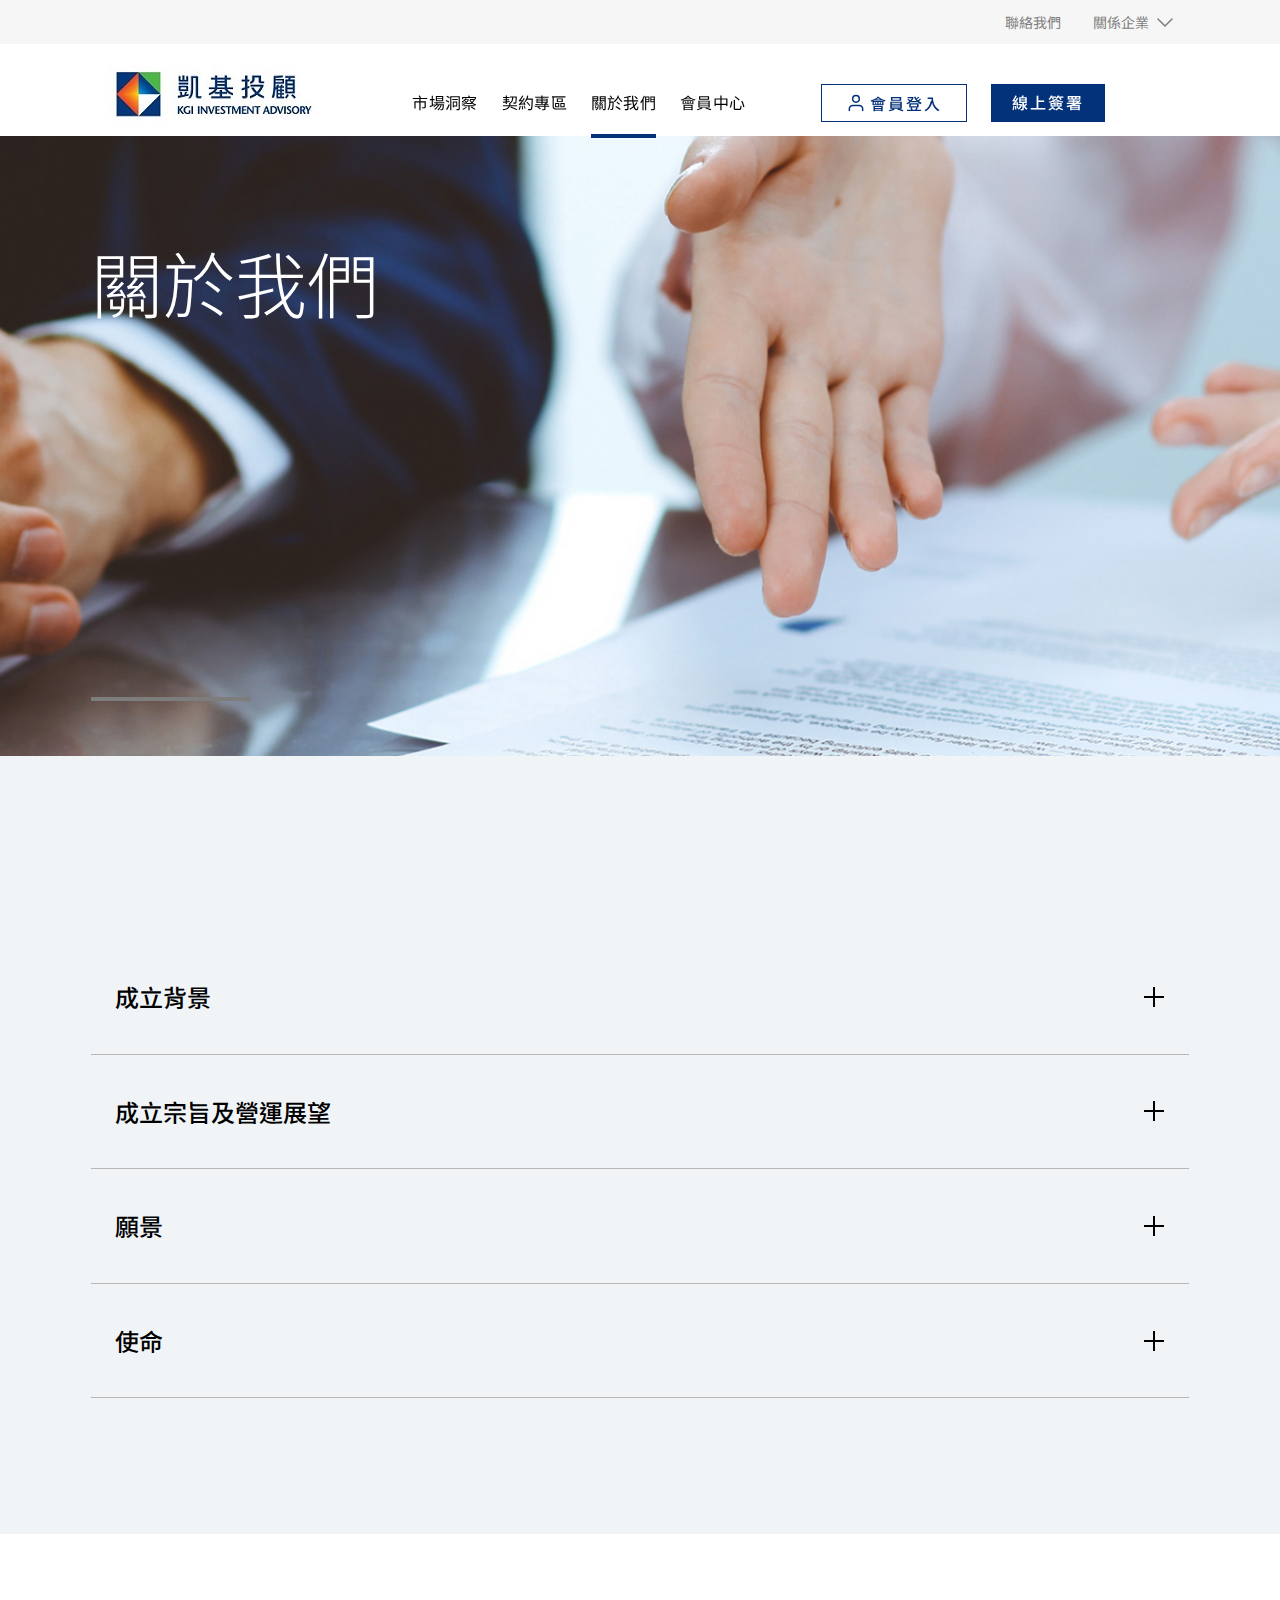
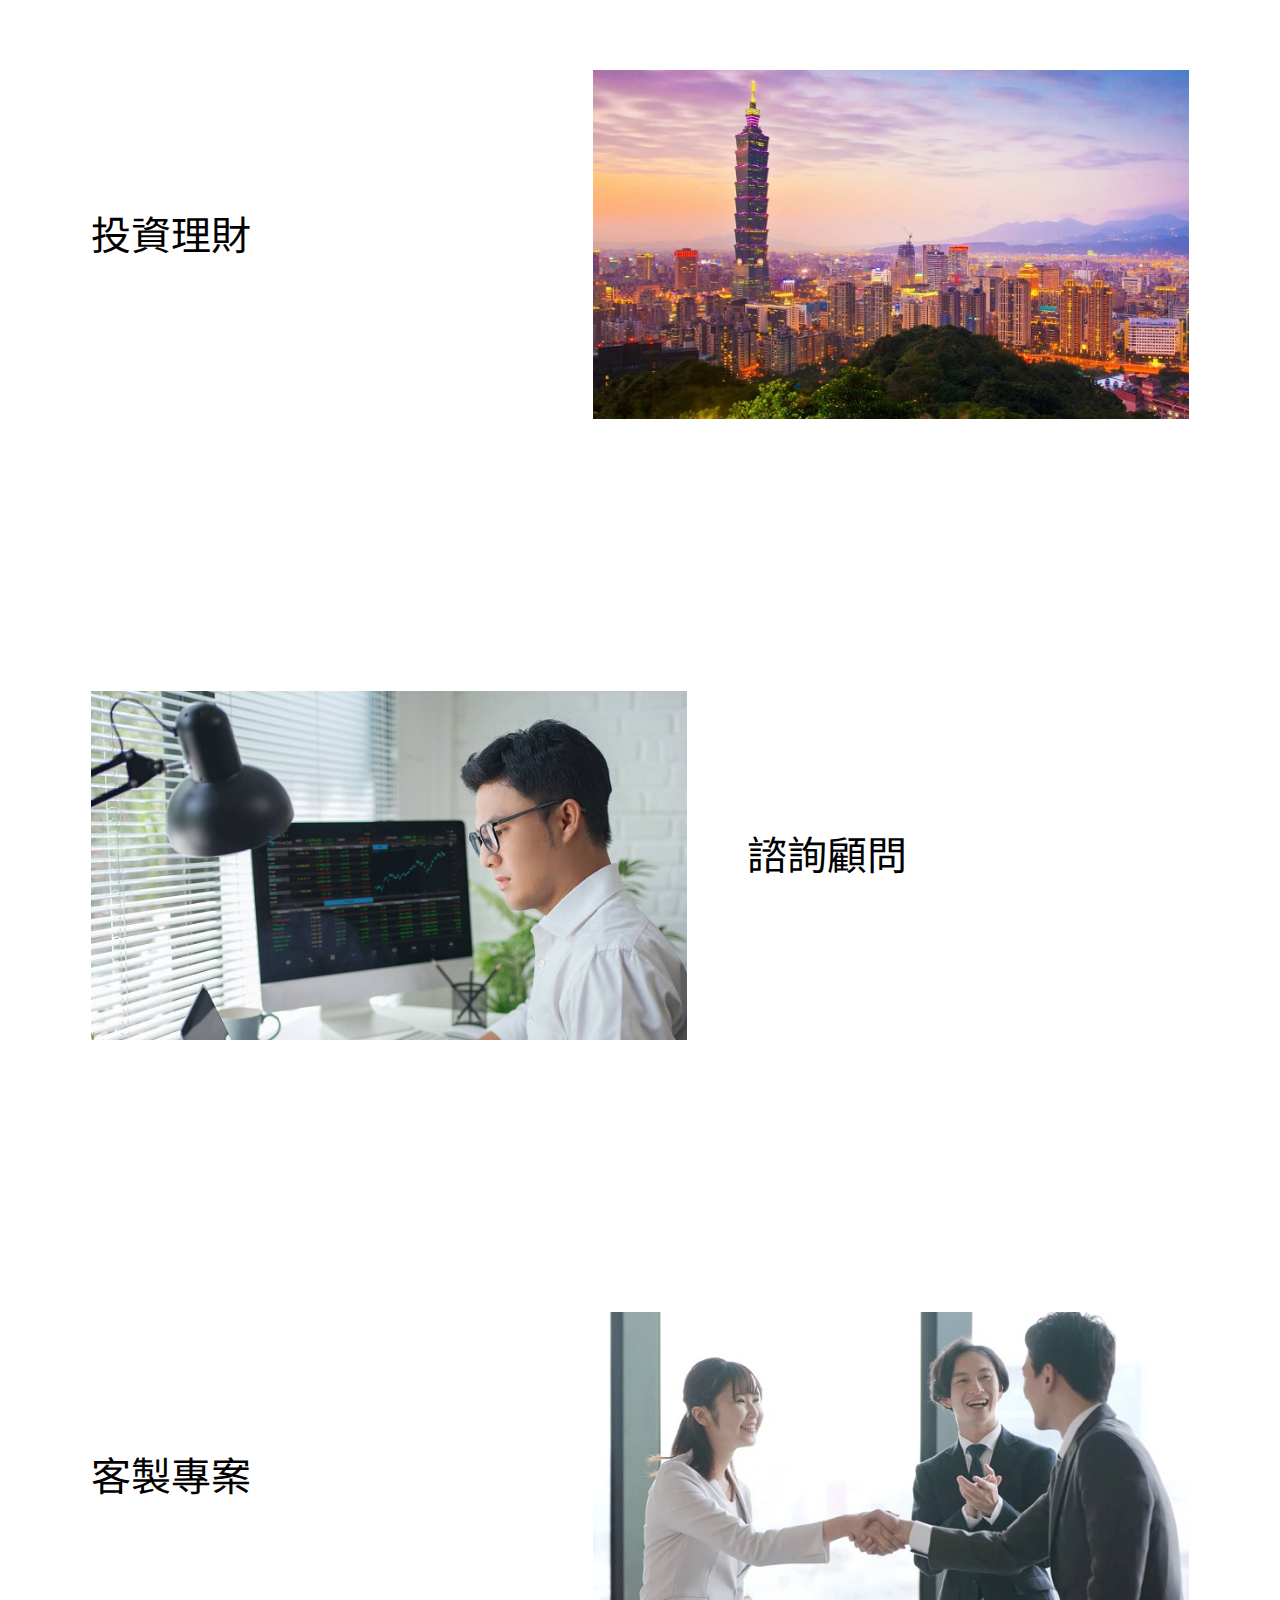
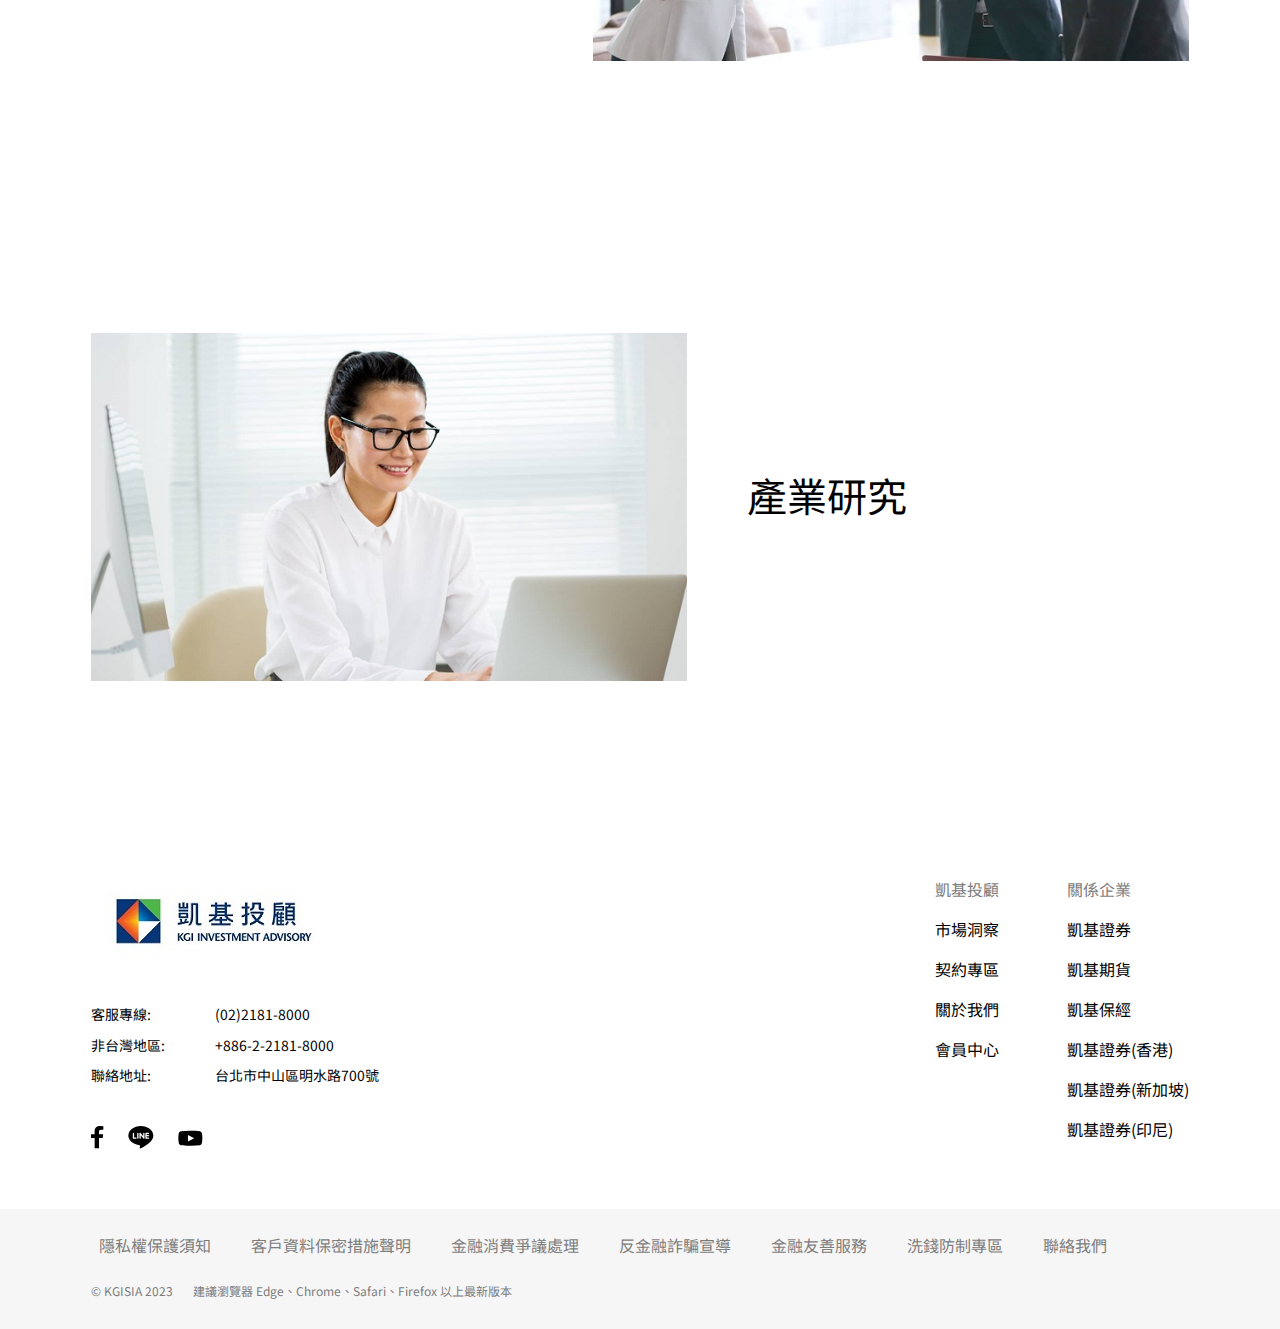
==== about-us.html @ d53cac76 "init" ====
<!DOCTYPE html>
<html class="zh-hant" lang="zh-Hant">
<head>
    <meta charset="utf-8">
    <meta content="width=device-width, initial-scale=1.0, maximum-scale=1.0, minimum-scale=1 ,user-scalable=no"
          name="viewport">
    <meta content="ie=edge" http-equiv="X-UA-Compatible">
    <meta content="#da532c" name="msapplication-TileColor">
    <meta content="#ffffff" name="theme-color">
    <link href="/media/assets/apple-touch-icon.png" rel="apple-touch-icon" sizes="180x180">
    <link href="/media/assets/favicon-32x32.png" rel="icon" sizes="32x32" type="image/png">
    <link href="/media/assets/favicon-16x16.png" rel="icon" sizes="16x16" type="image/png">
    <link href="/kgis/site.webmanifest" rel="manifest">

    <script type="text/javascript" src="/kgis/js/app/global.js?v=1"></script>
    <script type="text/javascript" src="/kgis/js/plugin/jquery-3.6.0.min.js?v=1"></script>
    <script type="text/javascript" src="/kgis/js/plugin/purify.min.js?v=1"></script>
    <script type="text/javascript" src="/themes/basic/combine.min.js?v=1"></script>

    <link type="text/css" rel="stylesheet" href="/kgis/css/style.css?v=1"/>
    <link type="text/css" rel="stylesheet" href="/kgis/css/kgis.css?v=1"/>
    <link type="text/css" rel="stylesheet" href="/kgis/css/component/customer-service.css?v=1"/>
    <link type="text/css" rel="stylesheet" href="/kgis/css/component/style-swiper-banner.css?v=1"/>
    <link type="text/css" rel="stylesheet" href="/kgis/css/component/style-stepper.css?v=1"/>


    <link crossorigin href="https://fonts.gstatic.com" rel="preconnect">
    <link href="https://fonts.googleapis.com/css2?family=Montserrat:wght@100;200;250;300;400;500;600&amp;family=Noto+Sans+TC:wght@300;400;500;700&amp;display=swap"
          rel="stylesheet" type="text/css">

    <script data-script-component-id='f7d471f838264dc0a0e98b72506f5253f67cb0f01bda440b87419bfa0457a09ef7d471f838264dc0a0e98b72506f5253'>if (typeof digitalData !== 'undefined') digitalData.component.push({
        componentID: 'f7d471f838264dc0a0e98b72506f5253f67cb0f01bda440b87419bfa0457a09ef7d471f838264dc0a0e98b72506f5253',
        componentName: 'HTML Metadata'
    });</script>

    <title>關於我們</title>
    <meta name="description"
          content="凱基投顧秉持集團「以客戶為中心」、「值得信賴」、「創業家精神」及「協同合作」的核心價值，用最好的服務品質回饋投資大眾。基於亞太區域客戶投資理財高度需求，我們在2011年11月取得顧問外國有價證券業務，並於同年12月申請核准顧問香港交易所交易之股票、指數股票型基金(ETF)及存託憑證(Despositary Receipts)；2015年6月核准顧問上海證券交易所及深圳交易所交易之股票、指數股票型基金及存託憑證；另於2016年7月核准顧問紐約交易所、那斯達克證券交易所及紐約泛歐全美交易所之股票、指數股票型基金及存託憑證。以審慎態度與香港及大陸當地券商密切合作，用嚴謹研究提供完善投資建議，成功贏得客戶長期信賴。"/>
    <meta property="og:title" content="關於我們"/>
    <meta property="og:description"
          content="凱基投顧秉持集團「以客戶為中心」、「值得信賴」、「創業家精神」及「協同合作」的核心價值，用最好的服務品質回饋投資大眾。基於亞太區域客戶投資理財高度需求，我們在2011年11月取得顧問外國有價證券業務，並於同年12月申請核准顧問香港交易所交易之股票、指數股票型基金(ETF)及存託憑證(Despositary Receipts)；2015年6月核准顧問上海證券交易所及深圳交易所交易之股票、指數股票型基金及存託憑證；另於2016年7月核准顧問紐約交易所、那斯達克證券交易所及紐約泛歐全美交易所之股票、指數股票型基金及存託憑證。以審慎態度與香港及大陸當地券商密切合作，用嚴謹研究提供完善投資建議，成功贏得客戶長期信賴。"/>
    <!--<meta property="og:url" content="https://www.kgisia.com.tw/about-us"/>-->
    <script data-script-component-id='f7d471f838264dc0a0e98b72506f5253f67cb0f01bda440b87419bfa0457a09ef7d471f838264dc0a0e98b72506f5253-end'>var compidscript = document.querySelector('[data-script-component-id="f7d471f838264dc0a0e98b72506f5253f67cb0f01bda440b87419bfa0457a09ef7d471f838264dc0a0e98b72506f5253"]');
    setLinkDataInfoAttr(compidscript.nextElementSibling, compidscript.getAttribute('data-script-component-id'));

    function setLinkDataInfoAttr(el, compId) {
        if (!el || !compId) {
            return;
        }
        setComponentId(el, compId);
        setLinkAttr(el, compId);
        let links = el.getElementsByTagName('a');
        if (!!links && links.length > 0) {
            let i = 0;
            for (i = 0; i < links.length; i++) {
                setLinkAttr(links[i], compId);
            }
            ;
        }
        var nextElement = el.nextElementSibling;
        if (nextElement != null) {
            if (nextElement.getAttribute('data-script-component-id') == compId + '-end') {
                return;
            } else {
                setLinkDataInfoAttr(nextElement, compId);
            }
        }

        function setLinkAttr(el, id) {
            if (!!el && !!id && el.nodeName == 'A') {
                setComponentId(el, id);
                setDescriptionEmpty(el);
            }
        };

        function setComponentId(el, id) {
            el.setAttribute('data-componentid', id);
        };

        function setDescriptionEmpty(el) {
            if (el.getAttribute('data-description') == null) {
                el.setAttribute('data-description', '');
            }
        };
    };</script>

    <script>

        var digitalData = {
            pageInstanceID: '',
            site: 'kgiia-zh-tw',
            page: {
                pageInfo: {
                    pageID: '{F7D471F8-3826-4DC0-A0E9-8B72506F5253}',
                    pageName: document.title,
                    destinationURL: document.location.href,
                    referringURL: document.referrer,
                    get sysEnv() {
                        const mobileDevice = ['Android', 'webOS', 'iPhone', 'iPad', 'iPod', 'BlackBerry', 'Windows Phone'];
                        //let isMobileDevice = mobileDevice.some(e => navigator.userAgent.match(e));
                        // for IE browser
                        const isMobileDevice = mobileDevice.some((function (e) {
                            return navigator.userAgent.match(e)
                        }));
                        return isMobileDevice ? 'mobile' : 'desktop';
                    },
                    effectiveDate: '0001-01-01',
                    expiryDate: '9999-12-31',
                    language: 'zh-TW'
                }
            },
            component: []
        };

        var functions = [];

        function pageReady(Highcharts) {
            if (typeof functions !== 'undefined') {
                functions.forEach(function (obj) {
                    if (typeof obj.fn === 'function') {
                        obj.Highcharts = Highcharts;
                        obj.fn();
                    }
                });
            }
        }

        /**
         * 於載入全部 js 後執行特定 function
         * @param id 同個頁面中相同 id 的 function 只會執行一次
         * @param fn 欲執行的 function
         */
        function addFunction(id, fn) {
            //if (typeof functions !== 'undefined' && !functions.find(obj => obj.id === id)) {
            //    functions.push({ id: id, fn: fn });
            //}
            // for IE browser
            if (typeof functions !== 'undefined' && !functions.filter(function (obj) {
                return obj.id === id
            })[0]) {
                functions.push({id: id, fn: fn});
            }
        }
    </script>

    <script>
        //Basic SEO
        $(document).ready(function () {
            var $seoLogo = $("img", $("[data-comp-name='header']")).first();
            var seoLogo = !!$seoLogo ? $seoLogo[0].src : null;
            var $ogImage = $("[property='og:image']", $('head')).first();
            var ogImage = !!$ogImage ? $ogImage.attr('content') : '';
            var seoImage = !!ogImage ? new URL(ogImage, location.origin).href : '';
            var structuredDataText = {
                "@context": "http://schema.org",
                "@type": "Organization",
                "name": "凱基證券",
                "url": 'https://www.kgi.com.tw/',
                "logo": seoLogo,
                "mainEntityOfPage": {
                    "@type": "WebPage",
                    "@id": encodeURI(location.href)
                },
                "image": seoImage
            };

            var script = document.createElement('script');
            script.type = "application/ld+json";
            script.textContent = JSON.stringify(structuredDataText);
            document.getElementsByTagName('head')[0].appendChild(script);
        });
    </script>
    <script>
        // Bread Crumbs SEO
        $(document).ready(function () {

            var breadCrumbsSeoText = {
                "@context": "https://schema.org",
                "@type": "BreadcrumbList",
                "itemListElement": ''
            }
            var div = $('<div></div>');
            div.html($('[data-seo-breadcrumb-links]').html());
            var breadCrumbsLinks = div.find('a');
            var listItemArray = [];
            for (var i = 0; i < breadCrumbsLinks.length; i++) {
                var listItemTemplate = {
                    "@type": "ListItem",
                    "position": i + 1,
                    "item": encodeURI(i + 1 == breadCrumbsLinks.length ? location.href : breadCrumbsLinks[i].href),
                    "name": breadCrumbsLinks[i].textContent
                };
                listItemArray.push(listItemTemplate);
            }
            breadCrumbsSeoText['itemListElement'] = listItemArray;
            var script = document.createElement('script');
            script.type = "application/ld+json";
            script.textContent = JSON.stringify(breadCrumbsSeoText);
            document.getElementsByTagName('head')[0].appendChild(script);
        });
    </script>
    <script type="text/html" data-seo-breadcrumb-links>
        <a href="/index.html">凱基投顧</a>
        <a href="/about-us.html">關於我們</a>

    </script>


    <!-- assets script -->
    <script>
        document.addEventListener('DOMContentLoaded', function () {
            $('.search__toggler').css({"background": "none"}).prop('disabled', true);
        });
    </script>

    <link href="/kgis/css/zh-hant.css?v=1" rel="stylesheet"/>
    <style type="text/css">
        @media (max-width: 767.98px) {
            body > main {
                padding-top: 80px
            }
        }
    </style>


    <meta name="VIcurrentDateTime" content="638651083935164671"/>
    <meta name="VirtualFolder" content="/"/>
    <script type="text/javascript" src="/layouts/system/VisitorIdentification.js"></script>

</head>

<body ontouchstart="">
<input id="header_HighlightUnit" name="header_HighlightUnit" type="hidden"
       value="{F7D471F8-3826-4DC0-A0E9-8B72506F5253}" Bank-Megamenu="{F7D471F8-3826-4DC0-A0E9-8B72506F5253}">

<script data-script-component-id='f7d471f838264dc0a0e98b72506f52537135e1267c23408495cb0b8fbc1627587444fe714a5e45d68b6cba966cdaa700'>if (typeof digitalData !== 'undefined') digitalData.component.push({
    componentID: 'f7d471f838264dc0a0e98b72506f52537135e1267c23408495cb0b8fbc1627587444fe714a5e45d68b6cba966cdaa700',
    componentName: 'Securities Navigation'
});</script>


<header class="header header--narrow" data-type="comp" data-comp-name="header" id="header">
    <div class="header__func">
        <div class="container d-flex d-md-none align-items-center justify-content-end" data-Lang-Dropdown>
            <div class="d-flex align-items-center justify-content-end">
            </div>
        </div>

        <div class="container d-none d-md-flex align-items-md-center justify-content-md-end">
            <div class="d-md-flex">
                <div class="mx-md-16">
                    <div class="dropdown header__dropdown">
                        <a href="/contact-us.html">
                            <span>聯絡我們</span>
                        </a>
                    </div>
                </div>
                <div class="mx-md-16">
                    <div class="dropdown header__dropdown">
                        <a class="" role="button" data-toggle="dropdown" data-flip="false" aria-haspopup="true"
                           aria-expanded="false">
                            <span>關係企業</span>
                            <i></i>
                        </a>
                        <div class="dropdown-menu header__dropdown-menu dropdown-menu-center">
                            <a href="https://www.kgi.com.tw/" rel="noopener noreferrer"
                               class="dropdown-item header__dropdown-item" target="_blank">凱基證券</a><a
                                href="https://www.kgif.com.tw/" rel="noopener noreferrer"
                                class="dropdown-item header__dropdown-item" target="_blank">凱基期貨</a><a
                                href="https://www.kgiib.com.tw/" rel="noopener noreferrer"
                                class="dropdown-item header__dropdown-item" target="_blank">凱基保經</a><a
                                href="https://www.kgi.com.tw/why-kgis/foreign-subsidiary/kgishk"
                                rel="noopener noreferrer" class="dropdown-item header__dropdown-item" target="_blank">凱基證券(香港)</a><a
                                href="https://www.kgi.com.tw/why-kgis/foreign-subsidiary/kgissg"
                                rel="noopener noreferrer" class="dropdown-item header__dropdown-item" target="_blank">凱基證券(新加坡)</a><a
                                href="https://www.kgi.com.tw/why-kgis/foreign-subsidiary/kgisindonesia"
                                rel="noopener noreferrer" class="dropdown-item header__dropdown-item" target="_blank">凱基證券(印尼)</a>
                        </div>
                    </div>
                </div>
                <div class="mx-md-16" data-Lang-Dropdown>
                    <div class="dropdown header__dropdown">
                        <a class="" role="button" data-toggle="dropdown" data-flip="false" aria-haspopup="true"
                           aria-expanded="false">
                            <span>聯絡我們</span>
                            <i id="mobile-lang"></i>
                        </a>
                        <div class="dropdown-menu header__dropdown-menu dropdown-menu-center">
                        </div>
                    </div>
                </div>
            </div>
        </div>
    </div>
    <div class="header__wrap">
        <div class="container d-flex align-items-center header__mainnav">
            <a href="/" class="header__logo">
                <figure class='ch-figure'>
                    <picture>
                        <source media="(min-width: 768px)"
                                srcset="/-/media/images/kgiia/logo.jpg?h=86&amp;w=245&amp;hash=33274525224191F7356B43A9DA3D11E2"/>
                        <img src="/-/media/images/kgiia/logo.jpg?h=86&amp;iar=0&amp;w=245" alt=""/>
                    </picture>
                </figure>
            </a>
            <div class="ch-nav mr-lg-auto">
                <ul class="ch-nav-list">
                    <li class="ch-nav-item">

                        <a data-unit="{4B91662E-B533-405D-B990-18842368DCC3}" class="ch-nav-link" href="/report.html">
                            <span>市場洞察</span>
                        </a>
                    </li>
                    <li class="ch-nav-item">

                        <a data-unit="{F74ADC71-B1FD-488C-AEFE-F18434794CE0}" class="ch-nav-link"
                           href="/contract.html">
                            <span>契約專區</span>
                        </a>
                    </li>
                    <li class="ch-nav-item">

                        <a data-unit="{F7D471F8-3826-4DC0-A0E9-8B72506F5253}" class="ch-nav-link"
                           href="/about-us.html">
                            <span>關於我們</span>
                        </a>
                    </li>
                    <li class="ch-nav-item">

                        <a rel="noopener noreferrer" class="ch-nav-link"
                           href="https://investment.kgisia.com.tw/portal/Member/Contract" target="_blank">
                            <span>會員中心</span>
                        </a>
                    </li>
                    <li class="d-block d-lg-none ch-nav-item py-20">
                        <div class="ch-nav-link">
                            <a href="http://investment.kgisia.com.tw/portal/Login/PureLogin" rel="noopener noreferrer"
                               class="btn btn--outline-primary btn--login" target="_blank">
                                <i></i>
                                <span>會員登入</span>
                            </a>

                            <a href="https://h5webtrade.kgieworld.com.tw/ServicesWeb/Auth/Login?orign=P&amp;applytype=24&amp;clear=Y"
                               rel="noopener noreferrer" class="btn btn--primary ml-20" target="_blank">
                                <i></i>
                                <span>線上簽署</span>
                            </a>
                        </div>
                    </li>
                    <li class="d-block d-md-none ch-nav-item">
                        <ul class="py-20 px-0 bg-grey">

                            <li class="ch-nav-item ">
                                <a href="/contact-us.html" class="ch-nav-link"> <span>聯絡我們</span>
                                </a></li>
                            <li class="ch-nav-item ">
                                <div class="ch-nav-lv2 bg-grey">
                                    <div class="container-lg d-lg-flex">
                                        <div class="d-none d-lg-block header__nav-intro">
                                            <div class="h2">關係企業</div>

                                        </div>
                                        <ul class="ch-nav-lv2-list">

                                            <li class="ch-nav-lv2-item ch-nav-item--back">
                                                <button type="button" class="header__nav-back"
                                                        role="header-nav-back-to-lv1">
                                                    <span>關係企業</span>
                                                </button>
                                            </li>
                                            <li class='ch-nav-lv2-item'>
                                                <a href="https://www.kgi.com.tw/" rel="noopener noreferrer"
                                                   class="ch-nav-lv2-link" target="_blank">
                                                    凱基證券
                                                </a>

                                            </li>
                                            <li class='ch-nav-lv2-item'>
                                                <a href="https://www.kgif.com.tw/" rel="noopener noreferrer"
                                                   class="ch-nav-lv2-link" target="_blank">
                                                    凱基期貨
                                                </a>

                                            </li>
                                            <li class='ch-nav-lv2-item'>
                                                <a href="https://www.kgiib.com.tw/" rel="noopener noreferrer"
                                                   class="ch-nav-lv2-link" target="_blank">
                                                    凱基保經
                                                </a>

                                            </li>
                                            <li class='ch-nav-lv2-item'>
                                                <a href="https://www.kgi.com.tw/why-kgis/foreign-subsidiary/kgishk"
                                                   rel="noopener noreferrer" class="ch-nav-lv2-link" target="_blank">
                                                    凱基證券(香港)
                                                </a>

                                            </li>
                                            <li class='ch-nav-lv2-item'>
                                                <a href="https://www.kgi.com.tw/why-kgis/foreign-subsidiary/kgissg"
                                                   rel="noopener noreferrer" class="ch-nav-lv2-link" target="_blank">
                                                    凱基證券(新加坡)
                                                </a>

                                            </li>
                                            <li class='ch-nav-lv2-item'>
                                                <a href="https://www.kgi.com.tw/why-kgis/foreign-subsidiary/kgisindonesia"
                                                   rel="noopener noreferrer" class="ch-nav-lv2-link" target="_blank">
                                                    凱基證券(印尼)
                                                </a>

                                            </li>
                                        </ul>

                                    </div>
                                </div>
                                <a href='' class="ch-nav-link" title=''>
                                    <span>關係企業</span>
                                </a>
                            </li>
                            <li class="ch-nav-item ">
                            </li>

                        </ul>
                    </li>
                </ul>
            </div>
            <div class="d-none d-lg-block">
                <a href="http://investment.kgisia.com.tw/portal/Login/PureLogin" rel="noopener noreferrer"
                   class="btn btn--outline-primary btn--login" target="_blank">
                    <i></i>
                    <span>會員登入</span>
                </a>

                <a href="https://h5webtrade.kgieworld.com.tw/ServicesWeb/Auth/Login?orign=P&amp;applytype=24&amp;clear=Y"
                   rel="noopener noreferrer" class="btn btn--primary ml-20" target="_blank">
                    <i></i>
                    <span>線上簽署</span>
                </a>
            </div>
            <button class="search__toggler" type="button" role="search__toggler" data-toggle="collapse"
                    data-target='[role="header__search"]'></button>
            <button class="ch-toggler" type="button"></button>
        </div>
    </div>


</header>


<script>
    document.addEventListener("DOMContentLoaded", function () {

        var dataLangComp = $('[data-lang-comp]');
        if (dataLangComp.length == 0) {
            $('[data-Lang-Dropdown]').attr('style', 'display:none !important');
        } else {
            var tarTag = document.querySelectorAll("[data-headerlang='HeaderLang']");
            var len = tarTag.length;
            var curLang = "zh-tw".toLowerCase();
            for (let i = 0; i < len; i++) {
                var tarLang = tarTag[i].getAttribute("data-lang").toLowerCase();
                if (curLang != tarLang) {
                    tempHref = $('[data-lang-setting="' + tarLang + '"]').first().attr('data-link');
                    if (typeof tempHref === "undefined") {
                        tarTag[i].style.display = 'none';
                    } else {
                        tarTag[i].setAttribute("href", tempHref);
                    }
                }
            }
        }


        var mobileLang = document.querySelectorAll(".header__dropdown-item[data-headerlang='HeaderLang']");
        if (mobileLang.length == 0) {
            let node = document.getElementById("mobile-lang");
            if (node.parentNode) {
                node.parentNode.removeChild(node);
            }
        }
    });
</script>
<script data-script-component-id='f7d471f838264dc0a0e98b72506f52537135e1267c23408495cb0b8fbc1627587444fe714a5e45d68b6cba966cdaa700-end'>var compidscript = document.querySelector('[data-script-component-id="f7d471f838264dc0a0e98b72506f52537135e1267c23408495cb0b8fbc1627587444fe714a5e45d68b6cba966cdaa700"]');
setLinkDataInfoAttr(compidscript.nextElementSibling, compidscript.getAttribute('data-script-component-id'));

function setLinkDataInfoAttr(el, compId) {
    if (!el || !compId) {
        return;
    }
    setComponentId(el, compId);
    setLinkAttr(el, compId);
    let links = el.getElementsByTagName('a');
    if (!!links && links.length > 0) {
        let i = 0;
        for (i = 0; i < links.length; i++) {
            setLinkAttr(links[i], compId);
        }
        ;
    }
    var nextElement = el.nextElementSibling;
    if (nextElement != null) {
        if (nextElement.getAttribute('data-script-component-id') == compId + '-end') {
            return;
        } else {
            setLinkDataInfoAttr(nextElement, compId);
        }
    }

    function setLinkAttr(el, id) {
        if (!!el && !!id && el.nodeName == 'A') {
            setComponentId(el, id);
            setDescriptionEmpty(el);
        }
    };

    function setComponentId(el, id) {
        el.setAttribute('data-componentid', id);
    };

    function setDescriptionEmpty(el) {
        if (el.getAttribute('data-description') == null) {
            el.setAttribute('data-description', '');
        }
    };
};</script>


<main class="main">
    <script data-script-component-id='f7d471f838264dc0a0e98b72506f525339000f98aeb841c9a3aad0ea504928c220225b1474774daca0424a231dfad44b'>if (typeof digitalData !== 'undefined') digitalData.component.push({
        componentID: 'f7d471f838264dc0a0e98b72506f525339000f98aeb841c9a3aad0ea504928c220225b1474774daca0424a231dfad44b',
        componentName: 'Landing Banner'
    });</script>


    <div class="bg-white kgisStatic002 kgisStatic002--lite" data-type="comp" data-comp-name="kgisStatic002">
        <div class="slick-slider">
            <a style="opacity:0;" class="kgisStatic002__item">
                <figure class="kgisStatic002__figure">
                    <picture>
                        <source media="(min-width: 1024px)"
                                srcset="./-/media/images/kgiia/about-us/aboutus01_1920x661.jpg?h=661&amp;w=1920&amp;hash=251D18DE2FB703987DAD10F2E0ACCCDC"/>
                        <source media="(min-width: 768px)"
                                srcset="./-/media/images/kgiia/about-us/aboutus01_1920x661.jpg?h=661&amp;w=1920&amp;hash=251D18DE2FB703987DAD10F2E0ACCCDC"/>
                        <img src="./-/media/images/kgiia/about-us/aboutus01_800x1200.jpg?h=1200&amp;iar=0&amp;w=800"
                             class="kgisStatic002__img ofc" alt=""/>
                    </picture>
                </figure>
                <div class="container">
                    <div class="row">
                        <div class="col-12 col-md-8 col-lg-8">
                            <div class="pt-120 pt-lg-96">
                                <div>
                                    <h2 class="fs-h1 color-white">關於我們</h2>
                                    <p class="fs-h3 fs-lg-h2 color-white mt-24 mt-lg-16"></p>
                                </div>
                            </div>
                        </div>
                    </div>
                </div>
            </a></div>
    </div>


    <script data-script-component-id='f7d471f838264dc0a0e98b72506f525339000f98aeb841c9a3aad0ea504928c220225b1474774daca0424a231dfad44b-end'>var compidscript = document.querySelector('[data-script-component-id="f7d471f838264dc0a0e98b72506f525339000f98aeb841c9a3aad0ea504928c220225b1474774daca0424a231dfad44b"]');
    setLinkDataInfoAttr(compidscript.nextElementSibling, compidscript.getAttribute('data-script-component-id'));

    function setLinkDataInfoAttr(el, compId) {
        if (!el || !compId) {
            return;
        }
        setComponentId(el, compId);
        setLinkAttr(el, compId);
        let links = el.getElementsByTagName('a');
        if (!!links && links.length > 0) {
            let i = 0;
            for (i = 0; i < links.length; i++) {
                setLinkAttr(links[i], compId);
            }
            ;
        }
        var nextElement = el.nextElementSibling;
        if (nextElement != null) {
            if (nextElement.getAttribute('data-script-component-id') == compId + '-end') {
                return;
            } else {
                setLinkDataInfoAttr(nextElement, compId);
            }
        }

        function setLinkAttr(el, id) {
            if (!!el && !!id && el.nodeName == 'A') {
                setComponentId(el, id);
                setDescriptionEmpty(el);
            }
        };

        function setComponentId(el, id) {
            el.setAttribute('data-componentid', id);
        };

        function setDescriptionEmpty(el) {
            if (el.getAttribute('data-description') == null) {
                el.setAttribute('data-description', '');
            }
        };
    };</script>
    <script data-script-component-id='f7d471f838264dc0a0e98b72506f525339000f98aeb841c9a3aad0ea504928c220225b1474774daca0424a231dfad44b'>if (typeof digitalData !== 'undefined') digitalData.component.push({
        componentID: 'f7d471f838264dc0a0e98b72506f525339000f98aeb841c9a3aad0ea504928c220225b1474774daca0424a231dfad44b',
        componentName: 'Landing Banner'
    });</script>
    <script data-script-component-id='f7d471f838264dc0a0e98b72506f525339000f98aeb841c9a3aad0ea504928c220225b1474774daca0424a231dfad44b-end'>var compidscript = document.querySelector('[data-script-component-id="f7d471f838264dc0a0e98b72506f525339000f98aeb841c9a3aad0ea504928c220225b1474774daca0424a231dfad44b"]');
    setLinkDataInfoAttr(compidscript.nextElementSibling, compidscript.getAttribute('data-script-component-id'));

    function setLinkDataInfoAttr(el, compId) {
        if (!el || !compId) {
            return;
        }
        setComponentId(el, compId);
        setLinkAttr(el, compId);
        let links = el.getElementsByTagName('a');
        if (!!links && links.length > 0) {
            let i = 0;
            for (i = 0; i < links.length; i++) {
                setLinkAttr(links[i], compId);
            }
            ;
        }
        var nextElement = el.nextElementSibling;
        if (nextElement != null) {
            if (nextElement.getAttribute('data-script-component-id') == compId + '-end') {
                return;
            } else {
                setLinkDataInfoAttr(nextElement, compId);
            }
        }

        function setLinkAttr(el, id) {
            if (!!el && !!id && el.nodeName == 'A') {
                setComponentId(el, id);
                setDescriptionEmpty(el);
            }
        };

        function setComponentId(el, id) {
            el.setAttribute('data-componentid', id);
        };

        function setDescriptionEmpty(el) {
            if (el.getAttribute('data-description') == null) {
                el.setAttribute('data-description', '');
            }
        };
    };</script>
    <script data-script-component-id='f7d471f838264dc0a0e98b72506f5253fd642b43cac54df09baad718715cde2214c46d06ea074247bf546435bac9c2ab'>if (typeof digitalData !== 'undefined') digitalData.component.push({
        componentID: 'f7d471f838264dc0a0e98b72506f5253fd642b43cac54df09baad718715cde2214c46d06ea074247bf546435bac9c2ab',
        componentName: 'FAQs'
    });</script>

    <div class="bg-blue-grey pt-80 pb-80 pt-lg-136 pb-lg-136">
        <div class="container">
            <div class="row ">
                <div class="col-12 d-flex flex-column">
                </div>
            </div>

            <div class="accordion accordion--white mt-48" data-type="comp" data-comp-name="accordion">
                <div class="bb accordion__item">
                    <a class="pl-12 pr-56 px-lg-24 py-40 accordion__item-title" data-toggle="collapse"
                       data-target=".collapse">
                        <span class="h3">成立背景</span>
                    </a>
                    <div class="px-12 px-lg-24 collapse accordion__item-content">
                        <div class="h5 pt-24 pb-24 pb-lg-48"><p
                                style="margin: 10pt 0in 0pt; text-align: left; line-height: 115%;"><span
                                style="color: black;">由凱基證券轉投資之『凱基證券投資顧問股份有限公司』於1997年2月正式成立，為一專業的證券投資顧問公司，傾注心力於『以專業方針為投資大眾及公司法人，提供理財規劃並分散風險，積極追求長期穩健的投資利得』。</span>
                        </p></div>
                    </div>
                </div>
                <div class="bb accordion__item">
                    <a class="pl-12 pr-56 px-lg-24 py-40 accordion__item-title" data-toggle="collapse"
                       data-target=".collapse">
                        <span class="h3">成立宗旨及營運展望</span>
                    </a>
                    <div class="px-12 px-lg-24 collapse accordion__item-content">
                        <div class="h5 pt-24 pb-24 pb-lg-48"><p
                                style="margin: 0pt 0in; text-align: left; line-height: 115%;"><span
                                style="color: black;">凱基投顧秉持集團「以客戶為中心」、「值得信賴」、「創業家精神」及「協同合作」的核心價值，用最好的服務品質回饋投資大眾。基於亞太區域客戶投資理財高度需求，</span><span
                                style="color: black;">我們在2011年11月取得顧問外國有價證券業務，並於同年12月申請核准顧問香港交易所交易之股票、指數股票型基金(ETF)</span><span
                                style="color: black;">及存託憑證</span><span style="color: black;">(</span><span
                                style="color: black;">Despositary</span><span style="color: black;"> Receipts)；2015年6月核准顧問上海證券交易所及深圳交易所交易之股票、指數股票型基金及存託憑證；另於2016年7月核准顧問紐約交易所、那斯達克證券交易所及紐約泛歐全美交易所之股票、指數股票型基金及存託憑證。以審慎態度與香港及大陸當地券商密切合作，用嚴謹研究提供完善投資建議，成功贏得客戶長期信賴。</span>
                        </p></div>
                    </div>
                </div>
                <div class="bb accordion__item">
                    <a class="pl-12 pr-56 px-lg-24 py-40 accordion__item-title" data-toggle="collapse"
                       data-target=".collapse">
                        <span class="h3">願景</span>
                    </a>
                    <div class="px-12 px-lg-24 collapse accordion__item-content">
                        <div class="h5 pt-24 pb-24 pb-lg-48"><p
                                style="margin: 10pt 0in 0pt; text-align: left; line-height: 115%;"><span
                                style="color: black;">藉由我們的創業精神與創新能力，成為亞洲領先的金融企業<span
                                style="color: #000000;">。</span></span></p></div>
                    </div>
                </div>
                <div class="bb accordion__item">
                    <a class="pl-12 pr-56 px-lg-24 py-40 accordion__item-title" data-toggle="collapse"
                       data-target=".collapse">
                        <span class="h3">使命</span>
                    </a>
                    <div class="px-12 px-lg-24 collapse accordion__item-content">
                        <div class="h5 pt-24 pb-24 pb-lg-48"><p
                                style="margin: 10pt 0in 0pt; text-align: left; line-height: 115%;"><span
                                style="color: black;">擁抱創新和人才，為客戶、員工、股東和社會，提供永續的金融解決方案。</span>
                        </p></div>
                    </div>
                </div>
            </div>
        </div>
    </div>
    <script data-script-component-id='f7d471f838264dc0a0e98b72506f5253fd642b43cac54df09baad718715cde2214c46d06ea074247bf546435bac9c2ab-end'>var compidscript = document.querySelector('[data-script-component-id="f7d471f838264dc0a0e98b72506f5253fd642b43cac54df09baad718715cde2214c46d06ea074247bf546435bac9c2ab"]');
    setLinkDataInfoAttr(compidscript.nextElementSibling, compidscript.getAttribute('data-script-component-id'));

    function setLinkDataInfoAttr(el, compId) {
        if (!el || !compId) {
            return;
        }
        setComponentId(el, compId);
        setLinkAttr(el, compId);
        let links = el.getElementsByTagName('a');
        if (!!links && links.length > 0) {
            let i = 0;
            for (i = 0; i < links.length; i++) {
                setLinkAttr(links[i], compId);
            }
            ;
        }
        var nextElement = el.nextElementSibling;
        if (nextElement != null) {
            if (nextElement.getAttribute('data-script-component-id') == compId + '-end') {
                return;
            } else {
                setLinkDataInfoAttr(nextElement, compId);
            }
        }

        function setLinkAttr(el, id) {
            if (!!el && !!id && el.nodeName == 'A') {
                setComponentId(el, id);
                setDescriptionEmpty(el);
            }
        };

        function setComponentId(el, id) {
            el.setAttribute('data-componentid', id);
        };

        function setDescriptionEmpty(el) {
            if (el.getAttribute('data-description') == null) {
                el.setAttribute('data-description', '');
            }
        };
    };</script>
    <script data-script-component-id='f7d471f838264dc0a0e98b72506f5253fd642b43cac54df09baad718715cde2214c46d06ea074247bf546435bac9c2ab'>if (typeof digitalData !== 'undefined') digitalData.component.push({
        componentID: 'f7d471f838264dc0a0e98b72506f5253fd642b43cac54df09baad718715cde2214c46d06ea074247bf546435bac9c2ab',
        componentName: 'FAQs'
    });</script>
    <script data-script-component-id='f7d471f838264dc0a0e98b72506f5253fd642b43cac54df09baad718715cde2214c46d06ea074247bf546435bac9c2ab-end'>var compidscript = document.querySelector('[data-script-component-id="f7d471f838264dc0a0e98b72506f5253fd642b43cac54df09baad718715cde2214c46d06ea074247bf546435bac9c2ab"]');
    setLinkDataInfoAttr(compidscript.nextElementSibling, compidscript.getAttribute('data-script-component-id'));

    function setLinkDataInfoAttr(el, compId) {
        if (!el || !compId) {
            return;
        }
        setComponentId(el, compId);
        setLinkAttr(el, compId);
        let links = el.getElementsByTagName('a');
        if (!!links && links.length > 0) {
            let i = 0;
            for (i = 0; i < links.length; i++) {
                setLinkAttr(links[i], compId);
            }
            ;
        }
        var nextElement = el.nextElementSibling;
        if (nextElement != null) {
            if (nextElement.getAttribute('data-script-component-id') == compId + '-end') {
                return;
            } else {
                setLinkDataInfoAttr(nextElement, compId);
            }
        }

        function setLinkAttr(el, id) {
            if (!!el && !!id && el.nodeName == 'A') {
                setComponentId(el, id);
                setDescriptionEmpty(el);
            }
        };

        function setComponentId(el, id) {
            el.setAttribute('data-componentid', id);
        };

        function setDescriptionEmpty(el) {
            if (el.getAttribute('data-description') == null) {
                el.setAttribute('data-description', '');
            }
        };
    };</script>
    <script data-script-component-id='f7d471f838264dc0a0e98b72506f525325748aa7402e49bcbd337067ecc720897665f80690a0436e99dd8125eb35e838'>if (typeof digitalData !== 'undefined') digitalData.component.push({
        componentID: 'f7d471f838264dc0a0e98b72506f525325748aa7402e49bcbd337067ecc720897665f80690a0436e99dd8125eb35e838',
        componentName: 'Image Product Promotion'
    });</script>

    <div class="bg-white pt-lg-136 pb-lg-136">


        <div class="container-md  ">
            <div class="row-md align-items-center">
                <div class="order-2  col-md-5 order-md-1 ">
                    <div class="pt-48 pb-48 px-p px-md-0 py-lg-0">
                        <div class="position-relative">

                            <div class="h2">投資理財</div>

                            <div class="h5 mt-24"></div>

                        </div>
                    </div>
                </div>
                <div class="order-1 col-md-7 order-md-2 pl-md-offset-1">
                    <picture>
                        <source media="(min-width: 1024px)"
                                srcset="/-/media/images/kgiia/about-us/aboutus02_683x400.jpg?h=400&amp;w=683&amp;hash=1112C1838E6825C503CE77D05FE69DE6"/>
                        <source media="(min-width: 768px)"
                                srcset="/-/media/images/kgiia/about-us/aboutus02_683x400.jpg?h=400&amp;w=683&amp;hash=1112C1838E6825C503CE77D05FE69DE6"/>
                        <img src="/-/media/images/kgiia/about-us/aboutus02_683x400.jpg?h=400&amp;iar=0&amp;w=683"
                             class="ofc" alt=""/>
                    </picture>
                </div>
            </div>
        </div>

    </div>
    <script data-script-component-id='f7d471f838264dc0a0e98b72506f525325748aa7402e49bcbd337067ecc720897665f80690a0436e99dd8125eb35e838-end'>var compidscript = document.querySelector('[data-script-component-id="f7d471f838264dc0a0e98b72506f525325748aa7402e49bcbd337067ecc720897665f80690a0436e99dd8125eb35e838"]');
    setLinkDataInfoAttr(compidscript.nextElementSibling, compidscript.getAttribute('data-script-component-id'));

    function setLinkDataInfoAttr(el, compId) {
        if (!el || !compId) {
            return;
        }
        setComponentId(el, compId);
        setLinkAttr(el, compId);
        let links = el.getElementsByTagName('a');
        if (!!links && links.length > 0) {
            let i = 0;
            for (i = 0; i < links.length; i++) {
                setLinkAttr(links[i], compId);
            }
            ;
        }
        var nextElement = el.nextElementSibling;
        if (nextElement != null) {
            if (nextElement.getAttribute('data-script-component-id') == compId + '-end') {
                return;
            } else {
                setLinkDataInfoAttr(nextElement, compId);
            }
        }

        function setLinkAttr(el, id) {
            if (!!el && !!id && el.nodeName == 'A') {
                setComponentId(el, id);
                setDescriptionEmpty(el);
            }
        };

        function setComponentId(el, id) {
            el.setAttribute('data-componentid', id);
        };

        function setDescriptionEmpty(el) {
            if (el.getAttribute('data-description') == null) {
                el.setAttribute('data-description', '');
            }
        };
    };</script>
    <script data-script-component-id='f7d471f838264dc0a0e98b72506f525325748aa7402e49bcbd337067ecc720897665f80690a0436e99dd8125eb35e838'>if (typeof digitalData !== 'undefined') digitalData.component.push({
        componentID: 'f7d471f838264dc0a0e98b72506f525325748aa7402e49bcbd337067ecc720897665f80690a0436e99dd8125eb35e838',
        componentName: 'Image Product Promotion'
    });</script>
    <script data-script-component-id='f7d471f838264dc0a0e98b72506f525325748aa7402e49bcbd337067ecc720897665f80690a0436e99dd8125eb35e838-end'>var compidscript = document.querySelector('[data-script-component-id="f7d471f838264dc0a0e98b72506f525325748aa7402e49bcbd337067ecc720897665f80690a0436e99dd8125eb35e838"]');
    setLinkDataInfoAttr(compidscript.nextElementSibling, compidscript.getAttribute('data-script-component-id'));

    function setLinkDataInfoAttr(el, compId) {
        if (!el || !compId) {
            return;
        }
        setComponentId(el, compId);
        setLinkAttr(el, compId);
        let links = el.getElementsByTagName('a');
        if (!!links && links.length > 0) {
            let i = 0;
            for (i = 0; i < links.length; i++) {
                setLinkAttr(links[i], compId);
            }
            ;
        }
        var nextElement = el.nextElementSibling;
        if (nextElement != null) {
            if (nextElement.getAttribute('data-script-component-id') == compId + '-end') {
                return;
            } else {
                setLinkDataInfoAttr(nextElement, compId);
            }
        }

        function setLinkAttr(el, id) {
            if (!!el && !!id && el.nodeName == 'A') {
                setComponentId(el, id);
                setDescriptionEmpty(el);
            }
        };

        function setComponentId(el, id) {
            el.setAttribute('data-componentid', id);
        };

        function setDescriptionEmpty(el) {
            if (el.getAttribute('data-description') == null) {
                el.setAttribute('data-description', '');
            }
        };
    };</script>
    <script data-script-component-id='f7d471f838264dc0a0e98b72506f525325748aa7402e49bcbd337067ecc72089589d3a61817f41b68d7c3f5d8d88f802'>if (typeof digitalData !== 'undefined') digitalData.component.push({
        componentID: 'f7d471f838264dc0a0e98b72506f525325748aa7402e49bcbd337067ecc72089589d3a61817f41b68d7c3f5d8d88f802',
        componentName: 'Image Product Promotion'
    });</script>

    <div class="bg-white pt-lg-136 pb-lg-136">


        <div class="container-md  ">
            <div class="row-md align-items-center">
                <div class="order-2  col-md-5 order-md-2 ">
                    <div class="pt-48 pb-48 px-p px-md-0 py-lg-0">
                        <div class="position-relative">

                            <div class="h2">諮詢顧問</div>

                            <div class="h5 mt-24"></div>

                        </div>
                    </div>
                </div>
                <div class="order-1 col-md-7 order-md-1 pr-md-offset-1">
                    <picture>
                        <source media="(min-width: 1024px)"
                                srcset="/-/media/images/kgiia/about-us/aboutus03_683x400.jpg?h=400&amp;w=683&amp;hash=7DF594A0F9B6FBD0296D7116D3B0078D"/>
                        <source media="(min-width: 768px)"
                                srcset="/-/media/images/kgiia/about-us/aboutus03_683x400.jpg?h=400&amp;w=683&amp;hash=7DF594A0F9B6FBD0296D7116D3B0078D"/>
                        <img src="/-/media/images/kgiia/about-us/aboutus03_683x400.jpg?h=400&amp;iar=0&amp;w=683"
                             class="ofc" alt=""/>
                    </picture>
                </div>
            </div>
        </div>

    </div>
    <script data-script-component-id='f7d471f838264dc0a0e98b72506f525325748aa7402e49bcbd337067ecc72089589d3a61817f41b68d7c3f5d8d88f802-end'>var compidscript = document.querySelector('[data-script-component-id="f7d471f838264dc0a0e98b72506f525325748aa7402e49bcbd337067ecc72089589d3a61817f41b68d7c3f5d8d88f802"]');
    setLinkDataInfoAttr(compidscript.nextElementSibling, compidscript.getAttribute('data-script-component-id'));

    function setLinkDataInfoAttr(el, compId) {
        if (!el || !compId) {
            return;
        }
        setComponentId(el, compId);
        setLinkAttr(el, compId);
        let links = el.getElementsByTagName('a');
        if (!!links && links.length > 0) {
            let i = 0;
            for (i = 0; i < links.length; i++) {
                setLinkAttr(links[i], compId);
            }
            ;
        }
        var nextElement = el.nextElementSibling;
        if (nextElement != null) {
            if (nextElement.getAttribute('data-script-component-id') == compId + '-end') {
                return;
            } else {
                setLinkDataInfoAttr(nextElement, compId);
            }
        }

        function setLinkAttr(el, id) {
            if (!!el && !!id && el.nodeName == 'A') {
                setComponentId(el, id);
                setDescriptionEmpty(el);
            }
        };

        function setComponentId(el, id) {
            el.setAttribute('data-componentid', id);
        };

        function setDescriptionEmpty(el) {
            if (el.getAttribute('data-description') == null) {
                el.setAttribute('data-description', '');
            }
        };
    };</script>
    <script data-script-component-id='f7d471f838264dc0a0e98b72506f525325748aa7402e49bcbd337067ecc72089589d3a61817f41b68d7c3f5d8d88f802'>if (typeof digitalData !== 'undefined') digitalData.component.push({
        componentID: 'f7d471f838264dc0a0e98b72506f525325748aa7402e49bcbd337067ecc72089589d3a61817f41b68d7c3f5d8d88f802',
        componentName: 'Image Product Promotion'
    });</script>
    <script data-script-component-id='f7d471f838264dc0a0e98b72506f525325748aa7402e49bcbd337067ecc72089589d3a61817f41b68d7c3f5d8d88f802-end'>var compidscript = document.querySelector('[data-script-component-id="f7d471f838264dc0a0e98b72506f525325748aa7402e49bcbd337067ecc72089589d3a61817f41b68d7c3f5d8d88f802"]');
    setLinkDataInfoAttr(compidscript.nextElementSibling, compidscript.getAttribute('data-script-component-id'));

    function setLinkDataInfoAttr(el, compId) {
        if (!el || !compId) {
            return;
        }
        setComponentId(el, compId);
        setLinkAttr(el, compId);
        let links = el.getElementsByTagName('a');
        if (!!links && links.length > 0) {
            let i = 0;
            for (i = 0; i < links.length; i++) {
                setLinkAttr(links[i], compId);
            }
            ;
        }
        var nextElement = el.nextElementSibling;
        if (nextElement != null) {
            if (nextElement.getAttribute('data-script-component-id') == compId + '-end') {
                return;
            } else {
                setLinkDataInfoAttr(nextElement, compId);
            }
        }

        function setLinkAttr(el, id) {
            if (!!el && !!id && el.nodeName == 'A') {
                setComponentId(el, id);
                setDescriptionEmpty(el);
            }
        };

        function setComponentId(el, id) {
            el.setAttribute('data-componentid', id);
        };

        function setDescriptionEmpty(el) {
            if (el.getAttribute('data-description') == null) {
                el.setAttribute('data-description', '');
            }
        };
    };</script>
    <script data-script-component-id='f7d471f838264dc0a0e98b72506f525325748aa7402e49bcbd337067ecc720897e71de53ae2b42128669f27b7491d4ba'>if (typeof digitalData !== 'undefined') digitalData.component.push({
        componentID: 'f7d471f838264dc0a0e98b72506f525325748aa7402e49bcbd337067ecc720897e71de53ae2b42128669f27b7491d4ba',
        componentName: 'Image Product Promotion'
    });</script>

    <div class="bg-white pt-lg-136 pb-lg-136">


        <div class="container-md  ">
            <div class="row-md align-items-center">
                <div class="order-2  col-md-5 order-md-1 ">
                    <div class="pt-48 pb-48 px-p px-md-0 py-lg-0">
                        <div class="position-relative">

                            <div class="h2">客製專案</div>

                            <div class="h5 mt-24"></div>

                        </div>
                    </div>
                </div>
                <div class="order-1 col-md-7 order-md-2 pl-md-offset-1">
                    <picture>
                        <source media="(min-width: 1024px)"
                                srcset="/-/media/images/kgiia/about-us/aboutus04_683x400.jpg?h=400&amp;w=683&amp;hash=D01AD7120875E21CB3E313DB79CD425D"/>
                        <source media="(min-width: 768px)"
                                srcset="/-/media/images/kgiia/about-us/aboutus04_683x400.jpg?h=400&amp;w=683&amp;hash=D01AD7120875E21CB3E313DB79CD425D"/>
                        <img src="/-/media/images/kgiia/about-us/aboutus04_683x400.jpg?h=400&amp;iar=0&amp;w=683"
                             class="ofc" alt=""/>
                    </picture>
                </div>
            </div>
        </div>

    </div>
    <script data-script-component-id='f7d471f838264dc0a0e98b72506f525325748aa7402e49bcbd337067ecc720897e71de53ae2b42128669f27b7491d4ba-end'>var compidscript = document.querySelector('[data-script-component-id="f7d471f838264dc0a0e98b72506f525325748aa7402e49bcbd337067ecc720897e71de53ae2b42128669f27b7491d4ba"]');
    setLinkDataInfoAttr(compidscript.nextElementSibling, compidscript.getAttribute('data-script-component-id'));

    function setLinkDataInfoAttr(el, compId) {
        if (!el || !compId) {
            return;
        }
        setComponentId(el, compId);
        setLinkAttr(el, compId);
        let links = el.getElementsByTagName('a');
        if (!!links && links.length > 0) {
            let i = 0;
            for (i = 0; i < links.length; i++) {
                setLinkAttr(links[i], compId);
            }
            ;
        }
        var nextElement = el.nextElementSibling;
        if (nextElement != null) {
            if (nextElement.getAttribute('data-script-component-id') == compId + '-end') {
                return;
            } else {
                setLinkDataInfoAttr(nextElement, compId);
            }
        }

        function setLinkAttr(el, id) {
            if (!!el && !!id && el.nodeName == 'A') {
                setComponentId(el, id);
                setDescriptionEmpty(el);
            }
        };

        function setComponentId(el, id) {
            el.setAttribute('data-componentid', id);
        };

        function setDescriptionEmpty(el) {
            if (el.getAttribute('data-description') == null) {
                el.setAttribute('data-description', '');
            }
        };
    };</script>
    <script data-script-component-id='f7d471f838264dc0a0e98b72506f525325748aa7402e49bcbd337067ecc720897e71de53ae2b42128669f27b7491d4ba'>if (typeof digitalData !== 'undefined') digitalData.component.push({
        componentID: 'f7d471f838264dc0a0e98b72506f525325748aa7402e49bcbd337067ecc720897e71de53ae2b42128669f27b7491d4ba',
        componentName: 'Image Product Promotion'
    });</script>
    <script data-script-component-id='f7d471f838264dc0a0e98b72506f525325748aa7402e49bcbd337067ecc720897e71de53ae2b42128669f27b7491d4ba-end'>var compidscript = document.querySelector('[data-script-component-id="f7d471f838264dc0a0e98b72506f525325748aa7402e49bcbd337067ecc720897e71de53ae2b42128669f27b7491d4ba"]');
    setLinkDataInfoAttr(compidscript.nextElementSibling, compidscript.getAttribute('data-script-component-id'));

    function setLinkDataInfoAttr(el, compId) {
        if (!el || !compId) {
            return;
        }
        setComponentId(el, compId);
        setLinkAttr(el, compId);
        let links = el.getElementsByTagName('a');
        if (!!links && links.length > 0) {
            let i = 0;
            for (i = 0; i < links.length; i++) {
                setLinkAttr(links[i], compId);
            }
            ;
        }
        var nextElement = el.nextElementSibling;
        if (nextElement != null) {
            if (nextElement.getAttribute('data-script-component-id') == compId + '-end') {
                return;
            } else {
                setLinkDataInfoAttr(nextElement, compId);
            }
        }

        function setLinkAttr(el, id) {
            if (!!el && !!id && el.nodeName == 'A') {
                setComponentId(el, id);
                setDescriptionEmpty(el);
            }
        };

        function setComponentId(el, id) {
            el.setAttribute('data-componentid', id);
        };

        function setDescriptionEmpty(el) {
            if (el.getAttribute('data-description') == null) {
                el.setAttribute('data-description', '');
            }
        };
    };</script>
    <script data-script-component-id='f7d471f838264dc0a0e98b72506f525325748aa7402e49bcbd337067ecc7208978a9c731d2074cb78e06ec01b343bc30'>if (typeof digitalData !== 'undefined') digitalData.component.push({
        componentID: 'f7d471f838264dc0a0e98b72506f525325748aa7402e49bcbd337067ecc7208978a9c731d2074cb78e06ec01b343bc30',
        componentName: 'Image Product Promotion'
    });</script>

    <div class="bg-white pt-lg-136 pb-lg-136">


        <div class="container-md  ">
            <div class="row-md align-items-center">
                <div class="order-2  col-md-5 order-md-2 ">
                    <div class="pt-48 pb-48 px-p px-md-0 py-lg-0">
                        <div class="position-relative">

                            <div class="h2">產業研究</div>

                            <div class="h5 mt-24"></div>

                        </div>
                    </div>
                </div>
                <div class="order-1 col-md-7 order-md-1 pr-md-offset-1">
                    <picture>
                        <source media="(min-width: 1024px)"
                                srcset="/-/media/images/kgiia/about-us/aboutus05_683x400.jpg?h=400&amp;w=683&amp;hash=03DC63301874CDE76BA3810FDB6BE790"/>
                        <source media="(min-width: 768px)"
                                srcset="/-/media/images/kgiia/about-us/aboutus05_683x400.jpg?h=400&amp;w=683&amp;hash=03DC63301874CDE76BA3810FDB6BE790"/>
                        <img src="/-/media/images/kgiia/about-us/aboutus05_683x400.jpg?h=400&amp;iar=0&amp;w=683"
                             class="ofc" alt=""/>
                    </picture>
                </div>
            </div>
        </div>

    </div>
    <script data-script-component-id='f7d471f838264dc0a0e98b72506f525325748aa7402e49bcbd337067ecc7208978a9c731d2074cb78e06ec01b343bc30-end'>var compidscript = document.querySelector('[data-script-component-id="f7d471f838264dc0a0e98b72506f525325748aa7402e49bcbd337067ecc7208978a9c731d2074cb78e06ec01b343bc30"]');
    setLinkDataInfoAttr(compidscript.nextElementSibling, compidscript.getAttribute('data-script-component-id'));

    function setLinkDataInfoAttr(el, compId) {
        if (!el || !compId) {
            return;
        }
        setComponentId(el, compId);
        setLinkAttr(el, compId);
        let links = el.getElementsByTagName('a');
        if (!!links && links.length > 0) {
            let i = 0;
            for (i = 0; i < links.length; i++) {
                setLinkAttr(links[i], compId);
            }
            ;
        }
        var nextElement = el.nextElementSibling;
        if (nextElement != null) {
            if (nextElement.getAttribute('data-script-component-id') == compId + '-end') {
                return;
            } else {
                setLinkDataInfoAttr(nextElement, compId);
            }
        }

        function setLinkAttr(el, id) {
            if (!!el && !!id && el.nodeName == 'A') {
                setComponentId(el, id);
                setDescriptionEmpty(el);
            }
        };

        function setComponentId(el, id) {
            el.setAttribute('data-componentid', id);
        };

        function setDescriptionEmpty(el) {
            if (el.getAttribute('data-description') == null) {
                el.setAttribute('data-description', '');
            }
        };
    };</script>
    <script data-script-component-id='f7d471f838264dc0a0e98b72506f525325748aa7402e49bcbd337067ecc7208978a9c731d2074cb78e06ec01b343bc30'>if (typeof digitalData !== 'undefined') digitalData.component.push({
        componentID: 'f7d471f838264dc0a0e98b72506f525325748aa7402e49bcbd337067ecc7208978a9c731d2074cb78e06ec01b343bc30',
        componentName: 'Image Product Promotion'
    });</script>
    <script data-script-component-id='f7d471f838264dc0a0e98b72506f525325748aa7402e49bcbd337067ecc7208978a9c731d2074cb78e06ec01b343bc30-end'>var compidscript = document.querySelector('[data-script-component-id="f7d471f838264dc0a0e98b72506f525325748aa7402e49bcbd337067ecc7208978a9c731d2074cb78e06ec01b343bc30"]');
    setLinkDataInfoAttr(compidscript.nextElementSibling, compidscript.getAttribute('data-script-component-id'));

    function setLinkDataInfoAttr(el, compId) {
        if (!el || !compId) {
            return;
        }
        setComponentId(el, compId);
        setLinkAttr(el, compId);
        let links = el.getElementsByTagName('a');
        if (!!links && links.length > 0) {
            let i = 0;
            for (i = 0; i < links.length; i++) {
                setLinkAttr(links[i], compId);
            }
            ;
        }
        var nextElement = el.nextElementSibling;
        if (nextElement != null) {
            if (nextElement.getAttribute('data-script-component-id') == compId + '-end') {
                return;
            } else {
                setLinkDataInfoAttr(nextElement, compId);
            }
        }

        function setLinkAttr(el, id) {
            if (!!el && !!id && el.nodeName == 'A') {
                setComponentId(el, id);
                setDescriptionEmpty(el);
            }
        };

        function setComponentId(el, id) {
            el.setAttribute('data-componentid', id);
        };

        function setDescriptionEmpty(el) {
            if (el.getAttribute('data-description') == null) {
                el.setAttribute('data-description', '');
            }
        };
    };</script>

</main>


<script data-script-component-id='474adc519a7d4ed3ac26bb66325dc31f6dc95702f82846ab918891951f9547c904e50148301f48f3ad6902a81384c9f0'>if (typeof digitalData !== 'undefined') digitalData.component.push({
    componentID: '474adc519a7d4ed3ac26bb66325dc31f6dc95702f82846ab918891951f9547c904e50148301f48f3ad6902a81384c9f0',
    componentName: 'Securities Footer'
});</script>


<footer class="footer" data-type="comp" data-comp-name="footer">
    <div class="">
        <div class="container py-60 bg-white">
            <div class="d-lg-flex">
                <div class="mr-lg-48 w-100p">
                    <div>
                        <a>
                            <figure>
                                <picture>
                                    <img src="/-/media/images/kgiia/logo.jpg?h=66&amp;iar=0&amp;w=187" alt=""/>
                                </picture>
                                <figcaption hidden></figcaption>
                            </figure>
                        </a>
                    </div>

                    <div class="d-md-flex flex-md-row mt-48 mt-md-40 d-md-flex flex-md-row justify-content-md-between flex-lg-column">
                        <div class="mt-n8">
                            <div class="d-flex mt-8">
                                <span class="w-80 fs-h7 flex-shrink-0">客服專線: </span>
                                <span class="fs-h7 ml-44">
                                    <a href="tel:0221818000">(02)2181-8000</a>
                                </span>
                            </div>
                            <div class="d-flex mt-8">
                                <span class="w-80 fs-h7 flex-shrink-0">非台灣地區: </span>
                                <a href="tel:886221818000" class="fs-h7 ml-44"><span>+886-2-2181-8000</span></a>
                            </div>
                            <div class="d-flex mt-8">
                                <span class="w-80 fs-h7 flex-shrink-0">聯絡地址:</span>
                                <a href="https://maps.google.com.tw/maps?f=q&amp;hl=zh-TW&amp;geocode=&amp;q=台北市中山區明水路700號"
                                   class="fs-h7 ml-44"><span>台北市中山區明水路700號</span></a>
                            </div>
                        </div>


                        <div class="d-flex align-items-center mt-32 mt-md-0 mt-lg-40 ml-n24">
                            <a href="https://www.facebook.com/KGISecurities/" rel="noopener noreferrer"
                               class="ml-24 icon__facebook" target="_blank"></a><a
                                href="https://line.me/R/ti/p/@kgieworld" rel="noopener noreferrer"
                                class="ml-24 icon__line" target="_blank"></a><a
                                href="https://www.youtube.com/@user-wm9rg7oq7m/videos" rel="noopener noreferrer"
                                class="ml-24 icon__youtube" target="_blank"></a>
                        </div>
                    </div>
                </div>

                <div class="mt-48 mt-lg-0 ml-lg-auto flex-shrink-0">
                    <div class="d-md-flex flex-md-row">
                        <div class=" ">
                            <div class="d-flex flex-column mt-n16">
                                <div class="mt-16"><span class="color-grey">凱基投顧</span></div>
                                <a href="/report.html" class="mt-16 color-hover-primary-blue"> <span>市場洞察</span>
                                </a><a href="/contract.html" class="mt-16 color-hover-primary-blue">
                                <span>契約專區</span>
                            </a><a href="/about-us.html" class="mt-16 color-hover-primary-blue"> <span>關於我們</span>
                            </a><a href="https://investment.kgisia.com.tw/portal/Member/Contract"
                                   rel="noopener noreferrer" class="mt-16 color-hover-primary-blue" target="_blank">
                                <span>會員中心</span>
                            </a></div>
                        </div>
                        <div class="mt-24 mt-md-0 ml-md-68 ">
                            <div class="d-flex flex-column mt-n16">
                                <div class="mt-16"><span class="color-grey">關係企業</span></div>
                                <a href="https://www.kgi.com.tw/zh-tw" rel="noopener noreferrer"
                                   class="mt-16 color-hover-primary-blue" target="_blank"> <span>凱基證券</span>
                                </a><a href="https://www.kgif.com.tw/" rel="noopener noreferrer"
                                       class="mt-16 color-hover-primary-blue" target="_blank"> <span>凱基期貨</span>
                            </a><a href="https://www.kgiib.com.tw/" rel="noopener noreferrer"
                                   class="mt-16 color-hover-primary-blue" target="_blank"> <span>凱基保經</span>
                            </a><a href="https://www.kgi.com.hk/default.aspx" rel="noopener noreferrer"
                                   class="mt-16 color-hover-primary-blue" target="_blank"> <span>凱基證券(香港)</span>
                            </a><a href="http://www.kgieworld.sg/" rel="noopener noreferrer"
                                   class="mt-16 color-hover-primary-blue" target="_blank"> <span>凱基證券(新加坡)</span>
                            </a><a href="https://kgi.id/en/" rel="noopener noreferrer"
                                   class="mt-16 color-hover-primary-blue" target="_blank"> <span>凱基證券(印尼)</span>
                            </a></div>
                        </div>

                    </div>
                </div>
            </div>
        </div>
    </div>

    <div class="bg-light-grey">
        <div class="container ">
            <div class="pt-24 pb-40 pb-lg-28 footer__bottom">
                <div class="d-flex flex-column position-relative">

                    <div class="d-flex flex-column flex-md-row flex-md-wrap mt-n16 mt-md-n8 ml-md-n32">
                        <a href="/privacy-policy"
                           class="mt-16 ml-md-40 mt-md-8 color-grey color-hover-primary-blue ">
                            <span>隱私權保護須知</span>
                        </a><a href="/confidentiality"
                               class="mt-16 ml-md-40 mt-md-8 color-grey color-hover-primary-blue ">
                        <span>客戶資料保密措施聲明</span>
                    </a><a href="https://www.foi.org.tw/index.aspx?lang=1" rel="noopener noreferrer"
                           class="mt-16 ml-md-40 mt-md-8 color-grey color-hover-primary-blue " target="_blank"> <span>金融消費爭議處理</span>
                    </a><a href="https://www.sitca.org.tw/ROC/Legal/main4.html?v=1547030495" rel="noopener noreferrer"
                           class="mt-16 ml-md-40 mt-md-8 color-grey color-hover-primary-blue " target="_blank"> <span>反金融詐騙宣導</span>
                    </a><a href="/finance-friendly-services"
                           class="mt-16 ml-md-40 mt-md-8 color-grey color-hover-primary-blue ">
                        <span>金融友善服務</span>
                    </a><a href="/anti-money-laundering"
                           class="mt-16 ml-md-40 mt-md-8 color-grey color-hover-primary-blue ">
                        <span>洗錢防制專區</span>
                    </a><a href="/contact-us.html" class="mt-16 ml-md-40 mt-md-8 color-grey color-hover-primary-blue ">
                        <span>聯絡我們</span>
                    </a>

                    </div>

                    <div class="mt-40 mt-md-24 mt-lg-10">
                        <div class="d-md-flex flex-md-row">
                            <div class="fs-h8 color-grey"> &#169; KGISIA 2023</div>
                            <div class="fs-h8 color-grey mt-8 mt-md-0 ml-md-20">
                                建議瀏覽器 Edge、Chrome、Safari、Firefox 以上最新版本
                            </div>
                        </div>
                    </div>


                </div>
            </div>
        </div>
    </div>
</footer>


<script data-script-component-id='474adc519a7d4ed3ac26bb66325dc31f6dc95702f82846ab918891951f9547c904e50148301f48f3ad6902a81384c9f0-end'>var compidscript = document.querySelector('[data-script-component-id="474adc519a7d4ed3ac26bb66325dc31f6dc95702f82846ab918891951f9547c904e50148301f48f3ad6902a81384c9f0"]');
setLinkDataInfoAttr(compidscript.nextElementSibling, compidscript.getAttribute('data-script-component-id'));

function setLinkDataInfoAttr(el, compId) {
    if (!el || !compId) {
        return;
    }
    setComponentId(el, compId);
    setLinkAttr(el, compId);
    let links = el.getElementsByTagName('a');
    if (!!links && links.length > 0) {
        let i = 0;
        for (i = 0; i < links.length; i++) {
            setLinkAttr(links[i], compId);
        }
        ;
    }
    var nextElement = el.nextElementSibling;
    if (nextElement != null) {
        if (nextElement.getAttribute('data-script-component-id') == compId + '-end') {
            return;
        } else {
            setLinkDataInfoAttr(nextElement, compId);
        }
    }

    function setLinkAttr(el, id) {
        if (!!el && !!id && el.nodeName == 'A') {
            setComponentId(el, id);
            setDescriptionEmpty(el);
        }
    };

    function setComponentId(el, id) {
        el.setAttribute('data-componentid', id);
    };

    function setDescriptionEmpty(el) {
        if (el.getAttribute('data-description') == null) {
            el.setAttribute('data-description', '');
        }
    };
};</script>
<script data-script-component-id='f7d471f838264dc0a0e98b72506f52536dc95702f82846ab918891951f9547c904e50148301f48f3ad6902a81384c9f0'>if (typeof digitalData !== 'undefined') digitalData.component.push({
    componentID: 'f7d471f838264dc0a0e98b72506f52536dc95702f82846ab918891951f9547c904e50148301f48f3ad6902a81384c9f0',
    componentName: 'Securities Footer'
});</script>
<script data-script-component-id='f7d471f838264dc0a0e98b72506f52536dc95702f82846ab918891951f9547c904e50148301f48f3ad6902a81384c9f0-end'>var compidscript = document.querySelector('[data-script-component-id="f7d471f838264dc0a0e98b72506f52536dc95702f82846ab918891951f9547c904e50148301f48f3ad6902a81384c9f0"]');
setLinkDataInfoAttr(compidscript.nextElementSibling, compidscript.getAttribute('data-script-component-id'));

function setLinkDataInfoAttr(el, compId) {
    if (!el || !compId) {
        return;
    }
    setComponentId(el, compId);
    setLinkAttr(el, compId);
    let links = el.getElementsByTagName('a');
    if (!!links && links.length > 0) {
        let i = 0;
        for (i = 0; i < links.length; i++) {
            setLinkAttr(links[i], compId);
        }
        ;
    }
    var nextElement = el.nextElementSibling;
    if (nextElement != null) {
        if (nextElement.getAttribute('data-script-component-id') == compId + '-end') {
            return;
        } else {
            setLinkDataInfoAttr(nextElement, compId);
        }
    }

    function setLinkAttr(el, id) {
        if (!!el && !!id && el.nodeName == 'A') {
            setComponentId(el, id);
            setDescriptionEmpty(el);
        }
    };

    function setComponentId(el, id) {
        el.setAttribute('data-componentid', id);
    };

    function setDescriptionEmpty(el) {
        if (el.getAttribute('data-description') == null) {
            el.setAttribute('data-description', '');
        }
    };
};</script>

<script>
    window.version = '1';
    var require = {urlArgs: window.version};
</script>
<script type="text/javascript" src="/kgis/js/plugin/require.js?v=1" data-main="/kgis/js/app" data-mode="0"
        data-site="kgis" id="main-script" data-resource-path="/kgis/"></script>


<script>

    function copy() {
        //console.log(this.location.href);
        var aux = document.createElement("input");
        aux.setAttribute("value", "https://www.kgisia.com.tw/about-us");
        document.body.appendChild(aux);
        aux.select();
        document.execCommand("copy");
        document.body.removeChild(aux);
        alert("複製成功");
    }


    function switchLang(elmnt, e) {
        e.preventDefault();
        var targetLang = $(elmnt).data('lang').toLowerCase();
        var currentPathName = window.location.pathname.toLowerCase();
        var allowLangs = ["/en/", "/"];
        allowLangs.forEach(function (lang) {
            /*if (currentPathName.includes(lang) && lang != targetLang) {*/
            // for IE browser
            if (currentPathName.indexOf(lang) >= 0 && lang != targetLang) {
                currentPathName = currentPathName.replace(lang, '/' + targetLang + '/');
                window.location.replace(currentPathName);
            }
        });
    }


    window.onload = function () {
        var HighlightUnit = document.getElementById("header_HighlightUnit").value;
        var header = document.getElementById("header");
        if (header && HighlightUnit) {
            var lv1Links = header.getElementsByClassName("ch-nav-link");
            //for (let link of lv1Links) {
            //    if (link.getAttribute('data-unit') == HighlightUnit) {
            //        link.className += " active";
            //        return;
            //    }
            //}

            // for IE browser
            for (var i = 0; i < lv1Links.length; i++) {
                var link = lv1Links[i];
                if (link.getAttribute('data-unit') == HighlightUnit) {
                    link.className += " active";
                    return;
                }
            }
        }
    };

    if (!String.prototype.padStart) {
        String.prototype.padStart = function padStart(targetLength, padString) {
            targetLength = targetLength >> 0; //truncate if number, or convert non-number to 0;
            padString = String(typeof padString !== 'undefined' ? padString : ' ');
            if (this.length >= targetLength) {
                return String(this);
            } else {
                targetLength = targetLength - this.length;
                if (targetLength > padString.length) {
                    padString += padString.repeat(targetLength / padString.length); //append to original to ensure we are longer than needed
                }
                return padString.slice(0, targetLength) + String(this);
            }
        };
    }


    var sysjustPms = function (opt) {
        // init
        var setup = {
            whiteList: ["https://kgiwebtest.moneydj.com", "https://kgiweb.moneydj.com"],
            target: document.location.origin,
            id: "SysJustIFRAME",
        };

        $.extend(true, setup, opt);
        setup.whiteList.push(document.location.origin);
        var oIframe = $('[data-sysjust-iframe]');
        var oIframeList = document.querySelectorAll("[data-sysjust-iframe]");
        // event binding
        window.addEventListener("message", receiveMessage);
        //post msg
        oIframe.on("load", function () {
            console.log($(this));
            var ifmWin = $(this).get(0).contentWindow;

            setup.whiteList.forEach(function (url) {
                ifmWin.postMessage({parent: document.location.origin}, url);
            });
        });

        function receiveMessage(e) {
            console.log(e);
            var origin = e.origin || e.originalEvent.origin,
                whiteList = setup.whiteList,
                allow = false;

            $.each(whiteList, function (idx, ele) {
                if (origin == ele) allow = true;
            });

            if (!allow) return;

            if (e.data.action == 2) {
                if (e.data.data !== 0) {
                    for (var i = 0; i < oIframeList.length; i++) {
                        if (oIframeList[i].contentWindow === e.source) {
                            oIframeList[i].style.height = (e.data.data + 20) + 'px';
                            return;
                        }
                    }
                }
            }

            if (e.data.action == 7) {
                window.scrollTo(0, e.data.data);
            }

            if (e.data.action == 6) {
                if (e.data.data !== 0) {
                    var setIframeIndex = 0;

                    oIframeList.forEach(function (iframe, idx) {
                        if (iframe.indexOf(e.data.pathname) === iframe.length - e.data.pathname.length) {
                            setIframeIndex = idx;
                        }
                    });

                    var ifm2 = oIframe.eq(setIframeIndex).get(0);
                    if (ifm2 !== undefined) {
                        $.each(setup.whiteList, function (idx, val) {
                            ifm2.contentWindow.postMessage({name: e.data.name, action: 6, data: e.data.data}, val);
                        });
                    }
                }
            }

            //取得股號
            if (e.data.action == 12) {
                //console.log('Stock ID:' ,e.data.data)
            }

        }
    };

    var pmsConfig = {
        id: "SysJustIFRAME",
        whiteList: [],
    };

    var postMsg = new sysjustPms(pmsConfig);


    $(document).on("click", ".pagination__item", function () {
        $('html,body').animate({
            scrollTop: $('main').offset().top - $('header').height()
        }, 500);
    });
</script>

<script async src="//assets.adobedtm.com/4806fd71ad63/150b74532040/launch-246176bbdeab.min.js?v=1"></script>

</body>
</html>
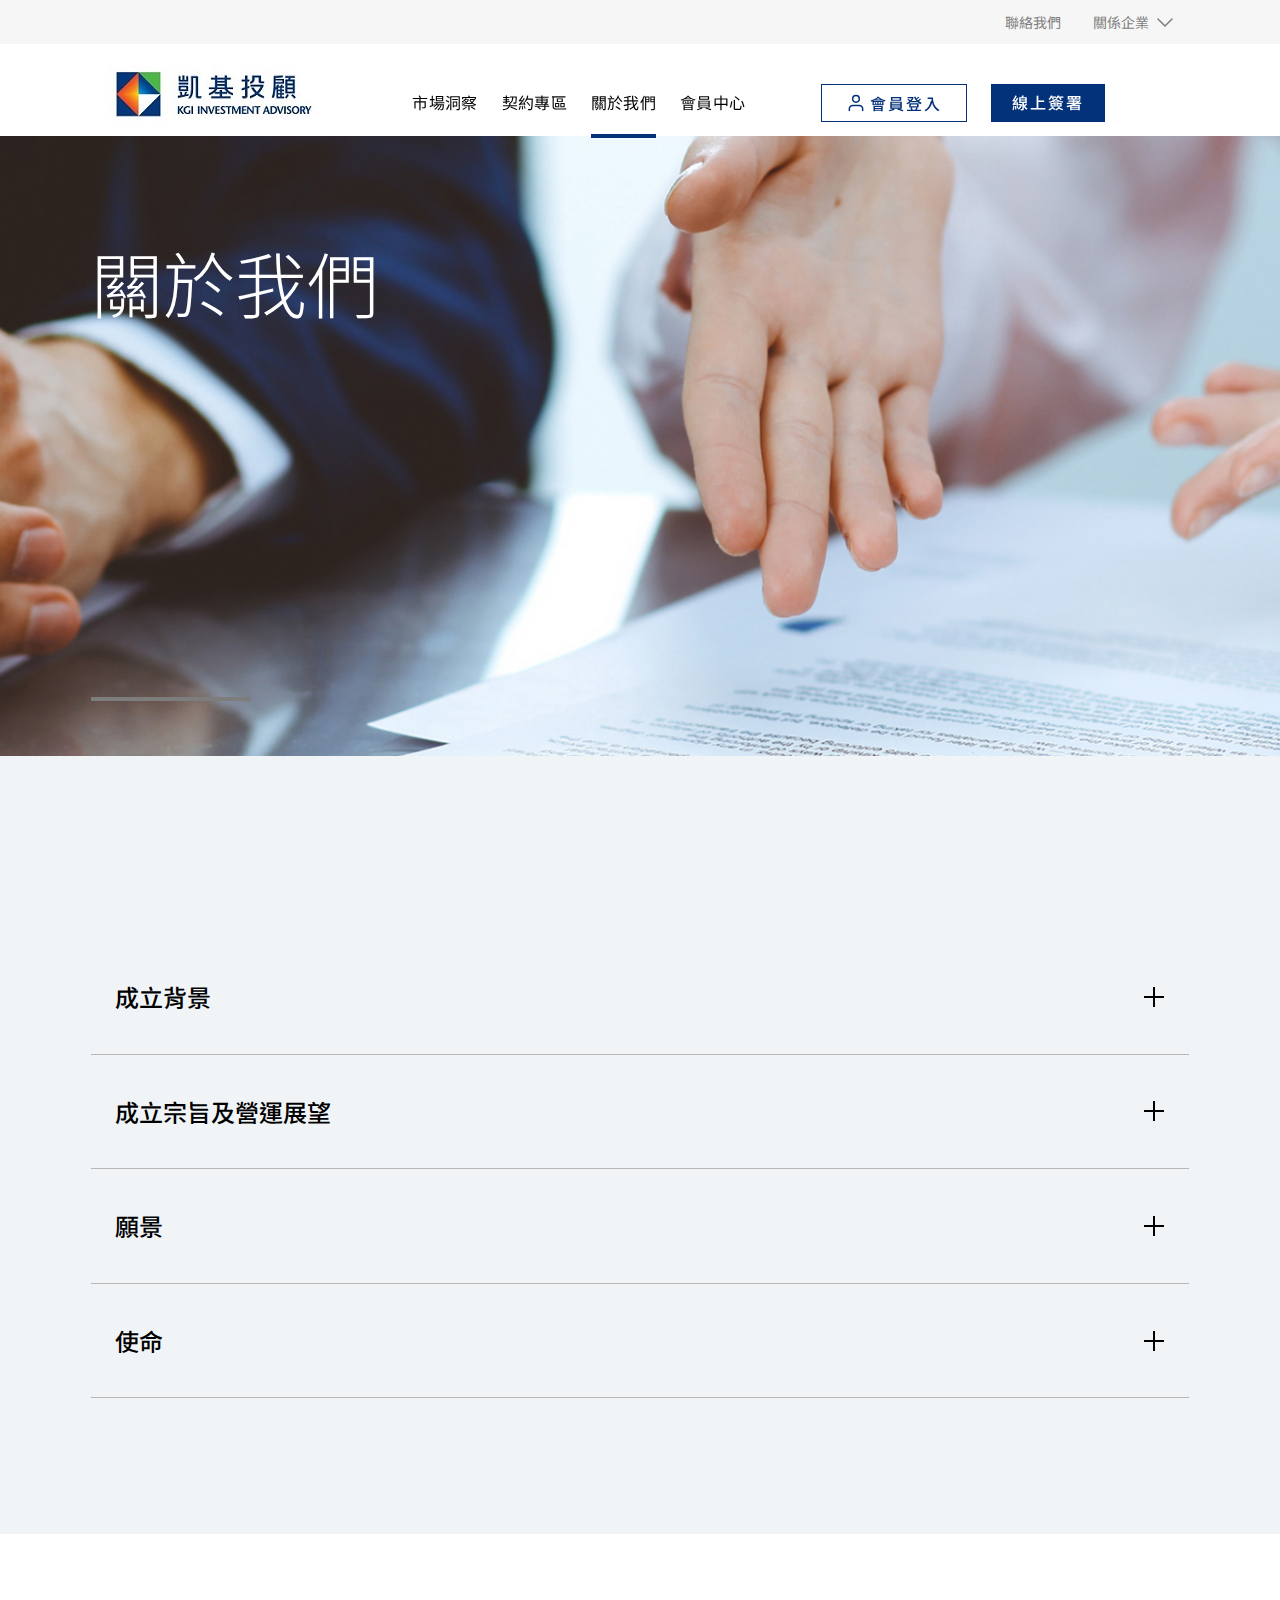
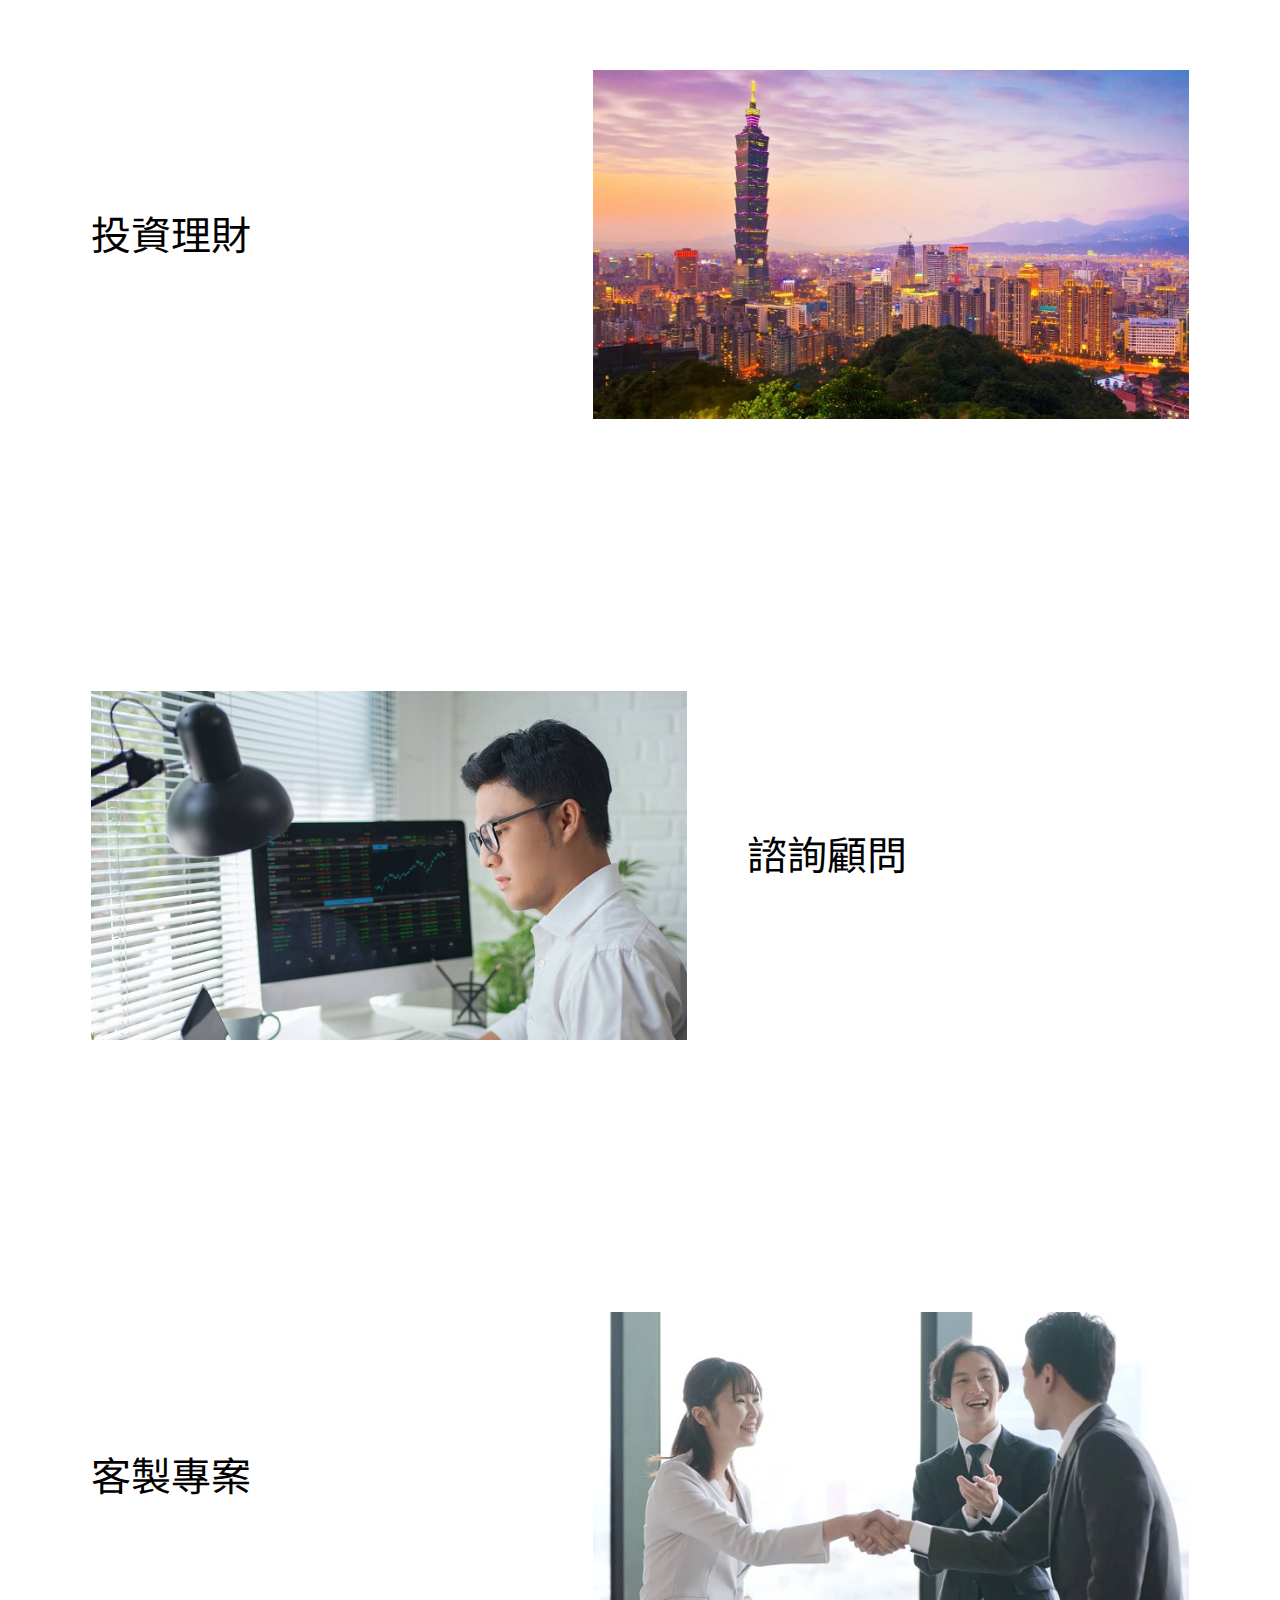
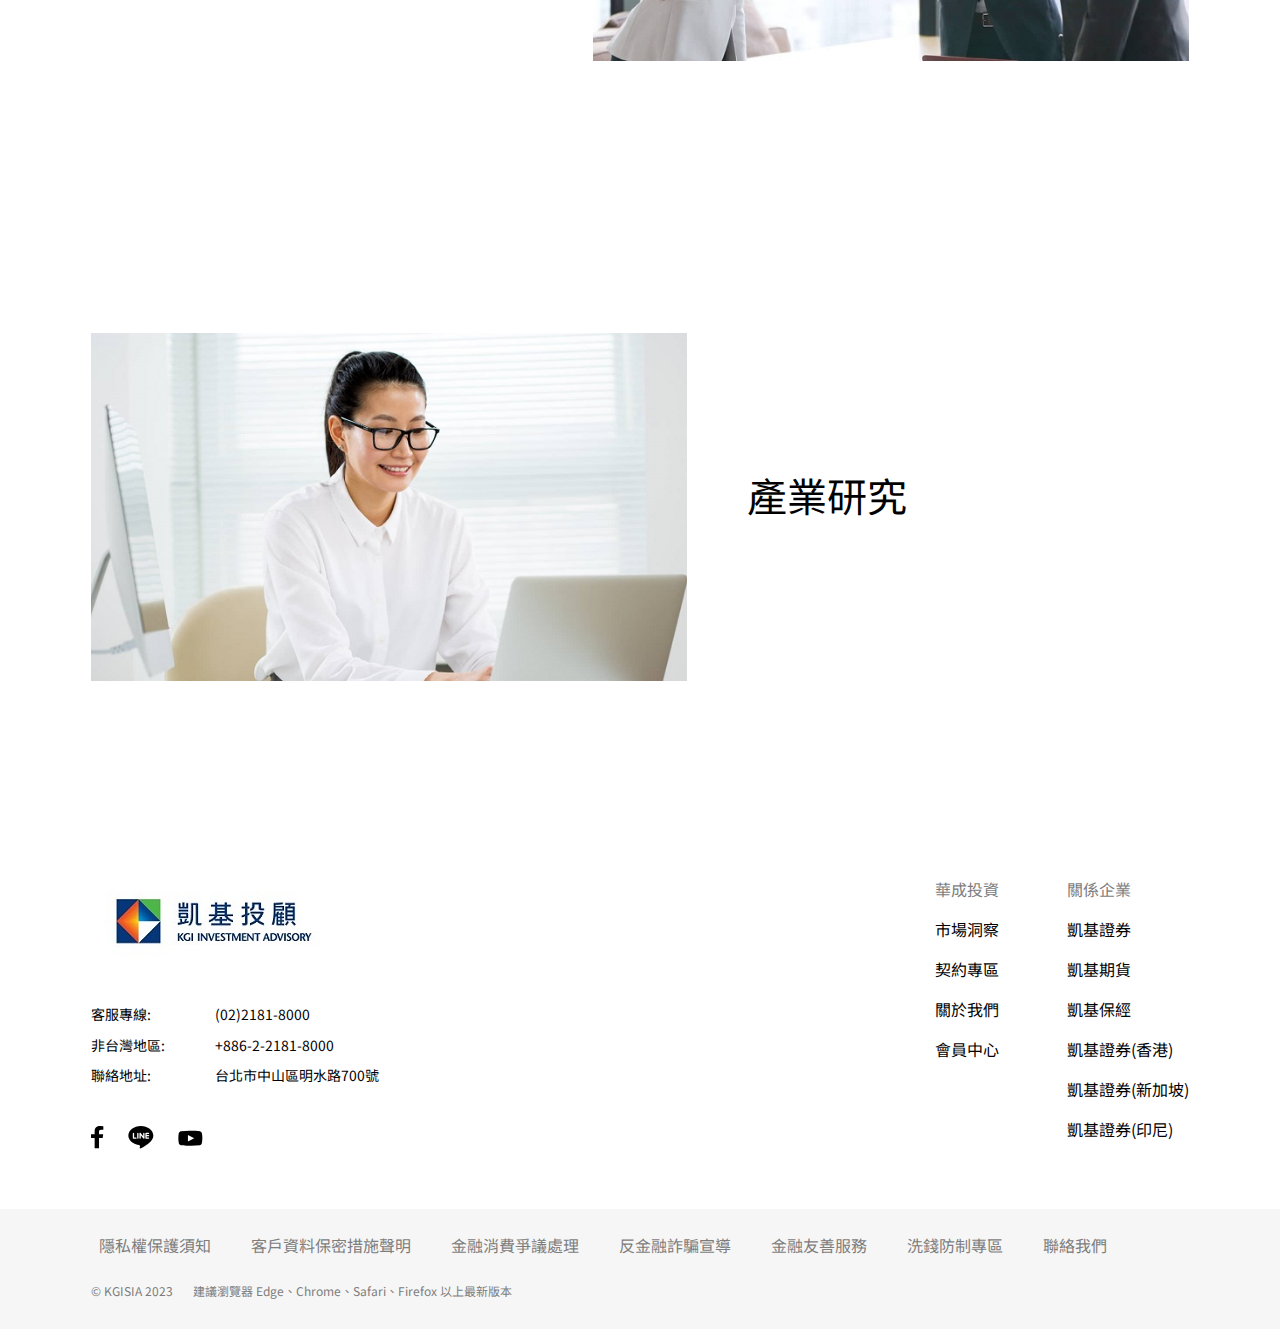
==== commit 9d61574e: "init" ====
--- a/about-us.html
+++ b/about-us.html
@@ -35,10 +35,10 @@
 
     <title>關於我們</title>
     <meta name="description"
-          content="凱基投顧秉持集團「以客戶為中心」、「值得信賴」、「創業家精神」及「協同合作」的核心價值，用最好的服務品質回饋投資大眾。基於亞太區域客戶投資理財高度需求，我們在2011年11月取得顧問外國有價證券業務，並於同年12月申請核准顧問香港交易所交易之股票、指數股票型基金(ETF)及存託憑證(Despositary Receipts)；2015年6月核准顧問上海證券交易所及深圳交易所交易之股票、指數股票型基金及存託憑證；另於2016年7月核准顧問紐約交易所、那斯達克證券交易所及紐約泛歐全美交易所之股票、指數股票型基金及存託憑證。以審慎態度與香港及大陸當地券商密切合作，用嚴謹研究提供完善投資建議，成功贏得客戶長期信賴。"/>
+          content="華成投資秉持集團「以客戶為中心」、「值得信賴」、「創業家精神」及「協同合作」的核心價值，用最好的服務品質回饋投資大眾。基於亞太區域客戶投資理財高度需求，我們在2011年11月取得顧問外國有價證券業務，並於同年12月申請核准顧問香港交易所交易之股票、指數股票型基金(ETF)及存託憑證(Despositary Receipts)；2015年6月核准顧問上海證券交易所及深圳交易所交易之股票、指數股票型基金及存託憑證；另於2016年7月核准顧問紐約交易所、那斯達克證券交易所及紐約泛歐全美交易所之股票、指數股票型基金及存託憑證。以審慎態度與香港及大陸當地券商密切合作，用嚴謹研究提供完善投資建議，成功贏得客戶長期信賴。"/>
     <meta property="og:title" content="關於我們"/>
     <meta property="og:description"
-          content="凱基投顧秉持集團「以客戶為中心」、「值得信賴」、「創業家精神」及「協同合作」的核心價值，用最好的服務品質回饋投資大眾。基於亞太區域客戶投資理財高度需求，我們在2011年11月取得顧問外國有價證券業務，並於同年12月申請核准顧問香港交易所交易之股票、指數股票型基金(ETF)及存託憑證(Despositary Receipts)；2015年6月核准顧問上海證券交易所及深圳交易所交易之股票、指數股票型基金及存託憑證；另於2016年7月核准顧問紐約交易所、那斯達克證券交易所及紐約泛歐全美交易所之股票、指數股票型基金及存託憑證。以審慎態度與香港及大陸當地券商密切合作，用嚴謹研究提供完善投資建議，成功贏得客戶長期信賴。"/>
+          content="華成投資秉持集團「以客戶為中心」、「值得信賴」、「創業家精神」及「協同合作」的核心價值，用最好的服務品質回饋投資大眾。基於亞太區域客戶投資理財高度需求，我們在2011年11月取得顧問外國有價證券業務，並於同年12月申請核准顧問香港交易所交易之股票、指數股票型基金(ETF)及存託憑證(Despositary Receipts)；2015年6月核准顧問上海證券交易所及深圳交易所交易之股票、指數股票型基金及存託憑證；另於2016年7月核准顧問紐約交易所、那斯達克證券交易所及紐約泛歐全美交易所之股票、指數股票型基金及存託憑證。以審慎態度與香港及大陸當地券商密切合作，用嚴謹研究提供完善投資建議，成功贏得客戶長期信賴。"/>
     <!--<meta property="og:url" content="https://www.kgisia.com.tw/about-us"/>-->
     <script data-script-component-id='f7d471f838264dc0a0e98b72506f5253f67cb0f01bda440b87419bfa0457a09ef7d471f838264dc0a0e98b72506f5253-end'>var compidscript = document.querySelector('[data-script-component-id="f7d471f838264dc0a0e98b72506f5253f67cb0f01bda440b87419bfa0457a09ef7d471f838264dc0a0e98b72506f5253"]');
     setLinkDataInfoAttr(compidscript.nextElementSibling, compidscript.getAttribute('data-script-component-id'));
@@ -200,7 +200,7 @@
         });
     </script>
     <script type="text/html" data-seo-breadcrumb-links>
-        <a href="/index.html">凱基投顧</a>
+        <a href="/index.html">華成投資</a>
         <a href="/about-us.html">關於我們</a>
 
     </script>
@@ -685,7 +685,7 @@
                     <div class="px-12 px-lg-24 collapse accordion__item-content">
                         <div class="h5 pt-24 pb-24 pb-lg-48"><p
                                 style="margin: 0pt 0in; text-align: left; line-height: 115%;"><span
-                                style="color: black;">凱基投顧秉持集團「以客戶為中心」、「值得信賴」、「創業家精神」及「協同合作」的核心價值，用最好的服務品質回饋投資大眾。基於亞太區域客戶投資理財高度需求，</span><span
+                                style="color: black;">華成投資秉持集團「以客戶為中心」、「值得信賴」、「創業家精神」及「協同合作」的核心價值，用最好的服務品質回饋投資大眾。基於亞太區域客戶投資理財高度需求，</span><span
                                 style="color: black;">我們在2011年11月取得顧問外國有價證券業務，並於同年12月申請核准顧問香港交易所交易之股票、指數股票型基金(ETF)</span><span
                                 style="color: black;">及存託憑證</span><span style="color: black;">(</span><span
                                 style="color: black;">Despositary</span><span style="color: black;"> Receipts)；2015年6月核准顧問上海證券交易所及深圳交易所交易之股票、指數股票型基金及存託憑證；另於2016年7月核准顧問紐約交易所、那斯達克證券交易所及紐約泛歐全美交易所之股票、指數股票型基金及存託憑證。以審慎態度與香港及大陸當地券商密切合作，用嚴謹研究提供完善投資建議，成功贏得客戶長期信賴。</span>
@@ -1370,7 +1370,7 @@
                     <div class="d-md-flex flex-md-row">
                         <div class=" ">
                             <div class="d-flex flex-column mt-n16">
-                                <div class="mt-16"><span class="color-grey">凱基投顧</span></div>
+                                <div class="mt-16"><span class="color-grey">華成投資</span></div>
                                 <a href="/report.html" class="mt-16 color-hover-primary-blue"> <span>市場洞察</span>
                                 </a><a href="/contract.html" class="mt-16 color-hover-primary-blue">
                                 <span>契約專區</span>
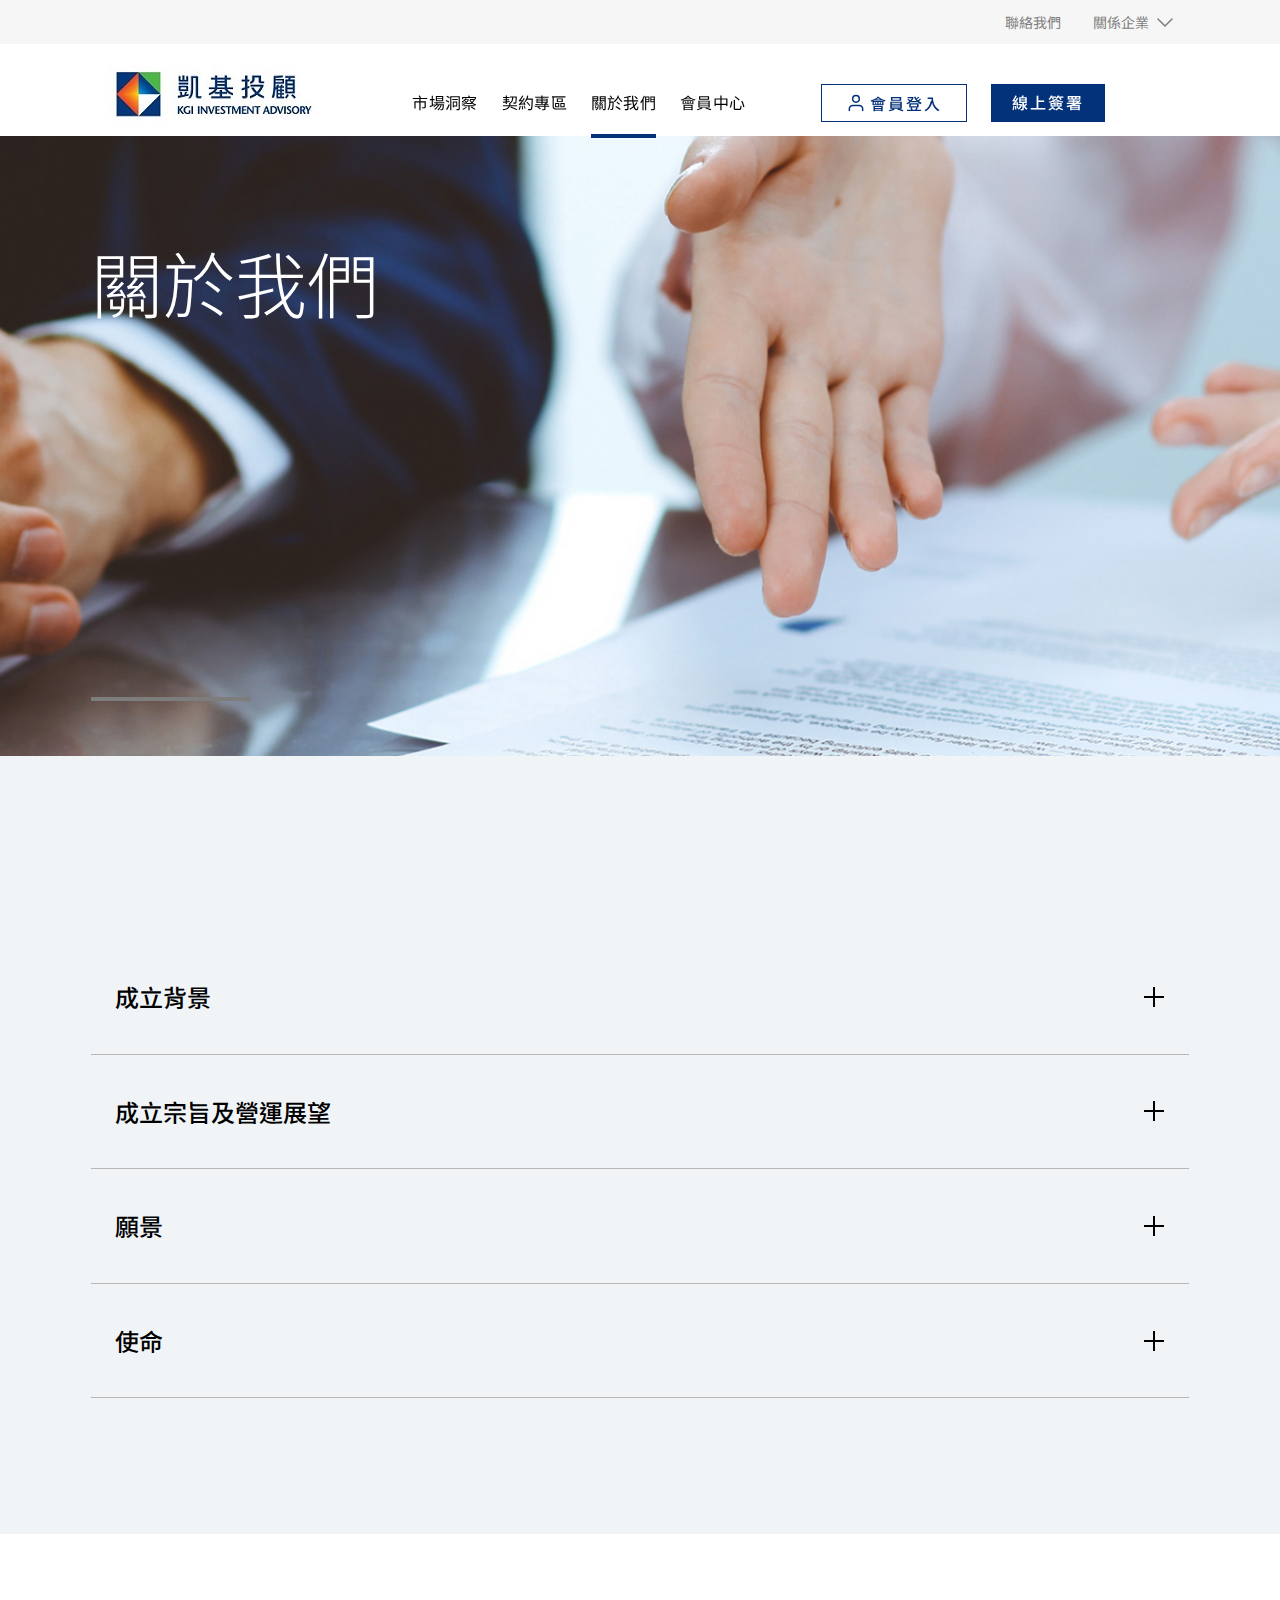
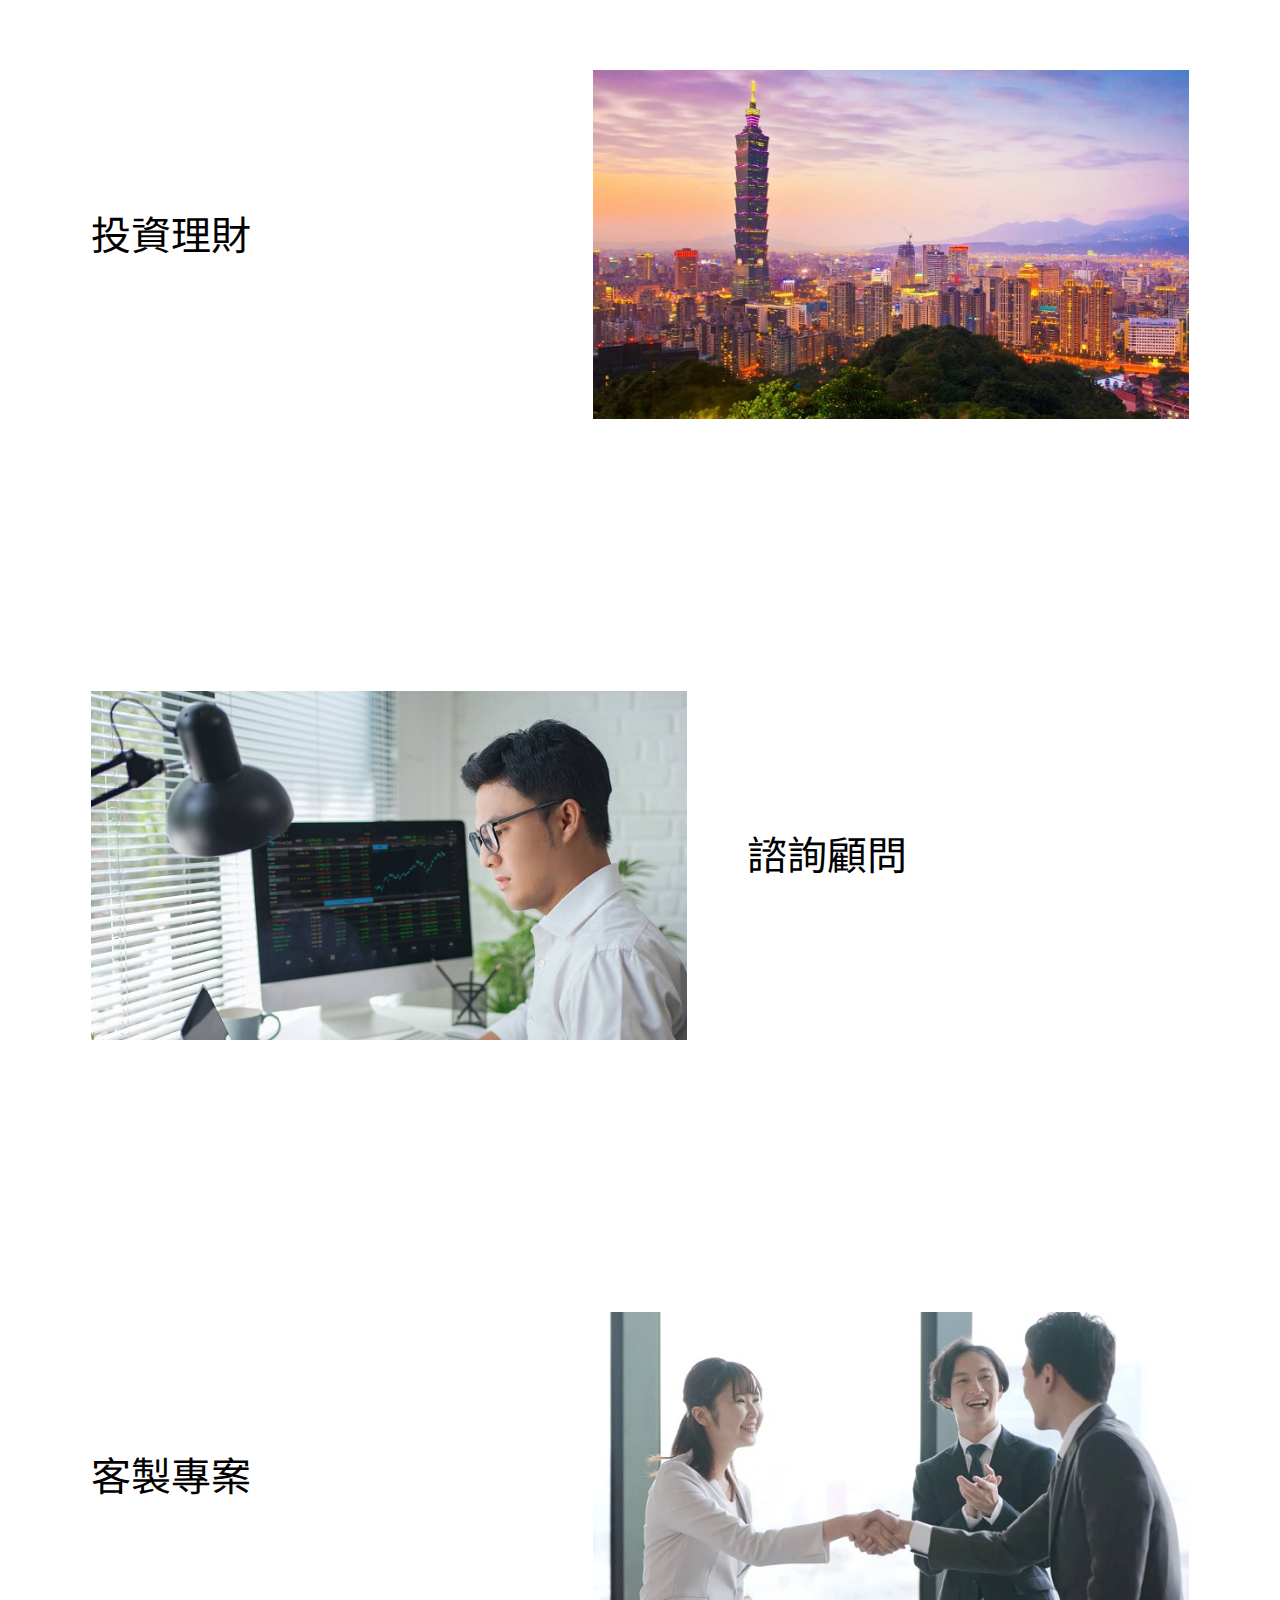
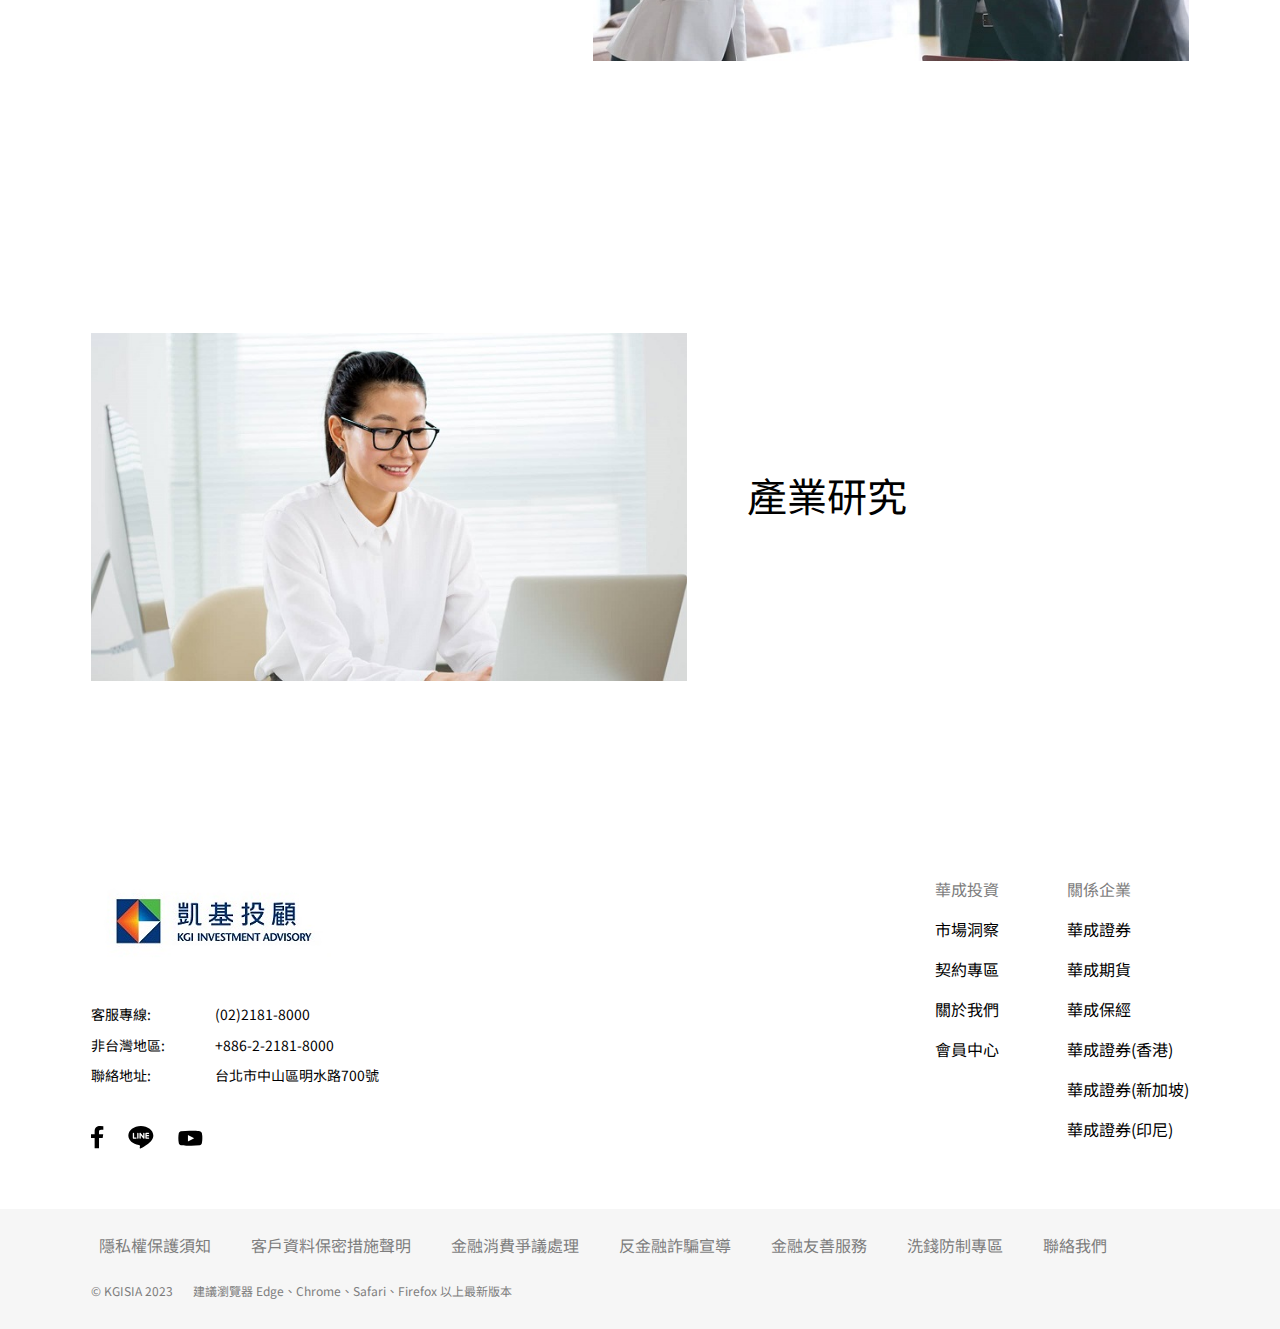
==== commit 63ecd91b: "init" ====
--- a/about-us.html
+++ b/about-us.html
@@ -154,7 +154,7 @@
             var structuredDataText = {
                 "@context": "http://schema.org",
                 "@type": "Organization",
-                "name": "凱基證券",
+                "name": "華成證券",
                 "url": 'https://www.kgi.com.tw/',
                 "logo": seoLogo,
                 "mainEntityOfPage": {
@@ -264,17 +264,17 @@
                         </a>
                         <div class="dropdown-menu header__dropdown-menu dropdown-menu-center">
                             <a href="https://www.kgi.com.tw/" rel="noopener noreferrer"
-                               class="dropdown-item header__dropdown-item" target="_blank">凱基證券</a><a
+                               class="dropdown-item header__dropdown-item" target="_blank">華成證券</a><a
                                 href="https://www.kgif.com.tw/" rel="noopener noreferrer"
-                                class="dropdown-item header__dropdown-item" target="_blank">凱基期貨</a><a
+                                class="dropdown-item header__dropdown-item" target="_blank">華成期貨</a><a
                                 href="https://www.kgiib.com.tw/" rel="noopener noreferrer"
-                                class="dropdown-item header__dropdown-item" target="_blank">凱基保經</a><a
+                                class="dropdown-item header__dropdown-item" target="_blank">華成保經</a><a
                                 href="https://www.kgi.com.tw/why-kgis/foreign-subsidiary/kgishk"
-                                rel="noopener noreferrer" class="dropdown-item header__dropdown-item" target="_blank">凱基證券(香港)</a><a
+                                rel="noopener noreferrer" class="dropdown-item header__dropdown-item" target="_blank">華成證券(香港)</a><a
                                 href="https://www.kgi.com.tw/why-kgis/foreign-subsidiary/kgissg"
-                                rel="noopener noreferrer" class="dropdown-item header__dropdown-item" target="_blank">凱基證券(新加坡)</a><a
+                                rel="noopener noreferrer" class="dropdown-item header__dropdown-item" target="_blank">華成證券(新加坡)</a><a
                                 href="https://www.kgi.com.tw/why-kgis/foreign-subsidiary/kgisindonesia"
-                                rel="noopener noreferrer" class="dropdown-item header__dropdown-item" target="_blank">凱基證券(印尼)</a>
+                                rel="noopener noreferrer" class="dropdown-item header__dropdown-item" target="_blank">華成證券(印尼)</a>
                         </div>
                     </div>
                 </div>
@@ -371,42 +371,42 @@
                                             <li class='ch-nav-lv2-item'>
                                                 <a href="https://www.kgi.com.tw/" rel="noopener noreferrer"
                                                    class="ch-nav-lv2-link" target="_blank">
-                                                    凱基證券
+                                                    華成證券
                                                 </a>
 
                                             </li>
                                             <li class='ch-nav-lv2-item'>
                                                 <a href="https://www.kgif.com.tw/" rel="noopener noreferrer"
                                                    class="ch-nav-lv2-link" target="_blank">
-                                                    凱基期貨
+                                                    華成期貨
                                                 </a>
 
                                             </li>
                                             <li class='ch-nav-lv2-item'>
                                                 <a href="https://www.kgiib.com.tw/" rel="noopener noreferrer"
                                                    class="ch-nav-lv2-link" target="_blank">
-                                                    凱基保經
+                                                    華成保經
                                                 </a>
 
                                             </li>
                                             <li class='ch-nav-lv2-item'>
                                                 <a href="https://www.kgi.com.tw/why-kgis/foreign-subsidiary/kgishk"
                                                    rel="noopener noreferrer" class="ch-nav-lv2-link" target="_blank">
-                                                    凱基證券(香港)
+                                                    華成證券(香港)
                                                 </a>
 
                                             </li>
                                             <li class='ch-nav-lv2-item'>
                                                 <a href="https://www.kgi.com.tw/why-kgis/foreign-subsidiary/kgissg"
                                                    rel="noopener noreferrer" class="ch-nav-lv2-link" target="_blank">
-                                                    凱基證券(新加坡)
+                                                    華成證券(新加坡)
                                                 </a>
 
                                             </li>
                                             <li class='ch-nav-lv2-item'>
                                                 <a href="https://www.kgi.com.tw/why-kgis/foreign-subsidiary/kgisindonesia"
                                                    rel="noopener noreferrer" class="ch-nav-lv2-link" target="_blank">
-                                                    凱基證券(印尼)
+                                                    華成證券(印尼)
                                                 </a>
 
                                             </li>
@@ -673,7 +673,7 @@
                     <div class="px-12 px-lg-24 collapse accordion__item-content">
                         <div class="h5 pt-24 pb-24 pb-lg-48"><p
                                 style="margin: 10pt 0in 0pt; text-align: left; line-height: 115%;"><span
-                                style="color: black;">由凱基證券轉投資之『凱基證券投資顧問股份有限公司』於1997年2月正式成立，為一專業的證券投資顧問公司，傾注心力於『以專業方針為投資大眾及公司法人，提供理財規劃並分散風險，積極追求長期穩健的投資利得』。</span>
+                                style="color: black;">由華成證券轉投資之『華成證券投資顧問股份有限公司』於1997年2月正式成立，為一專業的證券投資顧問公司，傾注心力於『以專業方針為投資大眾及公司法人，提供理財規劃並分散風險，積極追求長期穩健的投資利得』。</span>
                         </p></div>
                     </div>
                 </div>
@@ -1384,17 +1384,17 @@
                             <div class="d-flex flex-column mt-n16">
                                 <div class="mt-16"><span class="color-grey">關係企業</span></div>
                                 <a href="https://www.kgi.com.tw/zh-tw" rel="noopener noreferrer"
-                                   class="mt-16 color-hover-primary-blue" target="_blank"> <span>凱基證券</span>
+                                   class="mt-16 color-hover-primary-blue" target="_blank"> <span>華成證券</span>
                                 </a><a href="https://www.kgif.com.tw/" rel="noopener noreferrer"
-                                       class="mt-16 color-hover-primary-blue" target="_blank"> <span>凱基期貨</span>
+                                       class="mt-16 color-hover-primary-blue" target="_blank"> <span>華成期貨</span>
                             </a><a href="https://www.kgiib.com.tw/" rel="noopener noreferrer"
-                                   class="mt-16 color-hover-primary-blue" target="_blank"> <span>凱基保經</span>
+                                   class="mt-16 color-hover-primary-blue" target="_blank"> <span>華成保經</span>
                             </a><a href="https://www.kgi.com.hk/default.aspx" rel="noopener noreferrer"
-                                   class="mt-16 color-hover-primary-blue" target="_blank"> <span>凱基證券(香港)</span>
+                                   class="mt-16 color-hover-primary-blue" target="_blank"> <span>華成證券(香港)</span>
                             </a><a href="http://www.kgieworld.sg/" rel="noopener noreferrer"
-                                   class="mt-16 color-hover-primary-blue" target="_blank"> <span>凱基證券(新加坡)</span>
+                                   class="mt-16 color-hover-primary-blue" target="_blank"> <span>華成證券(新加坡)</span>
                             </a><a href="https://kgi.id/en/" rel="noopener noreferrer"
-                                   class="mt-16 color-hover-primary-blue" target="_blank"> <span>凱基證券(印尼)</span>
+                                   class="mt-16 color-hover-primary-blue" target="_blank"> <span>華成證券(印尼)</span>
                             </a></div>
                         </div>
 
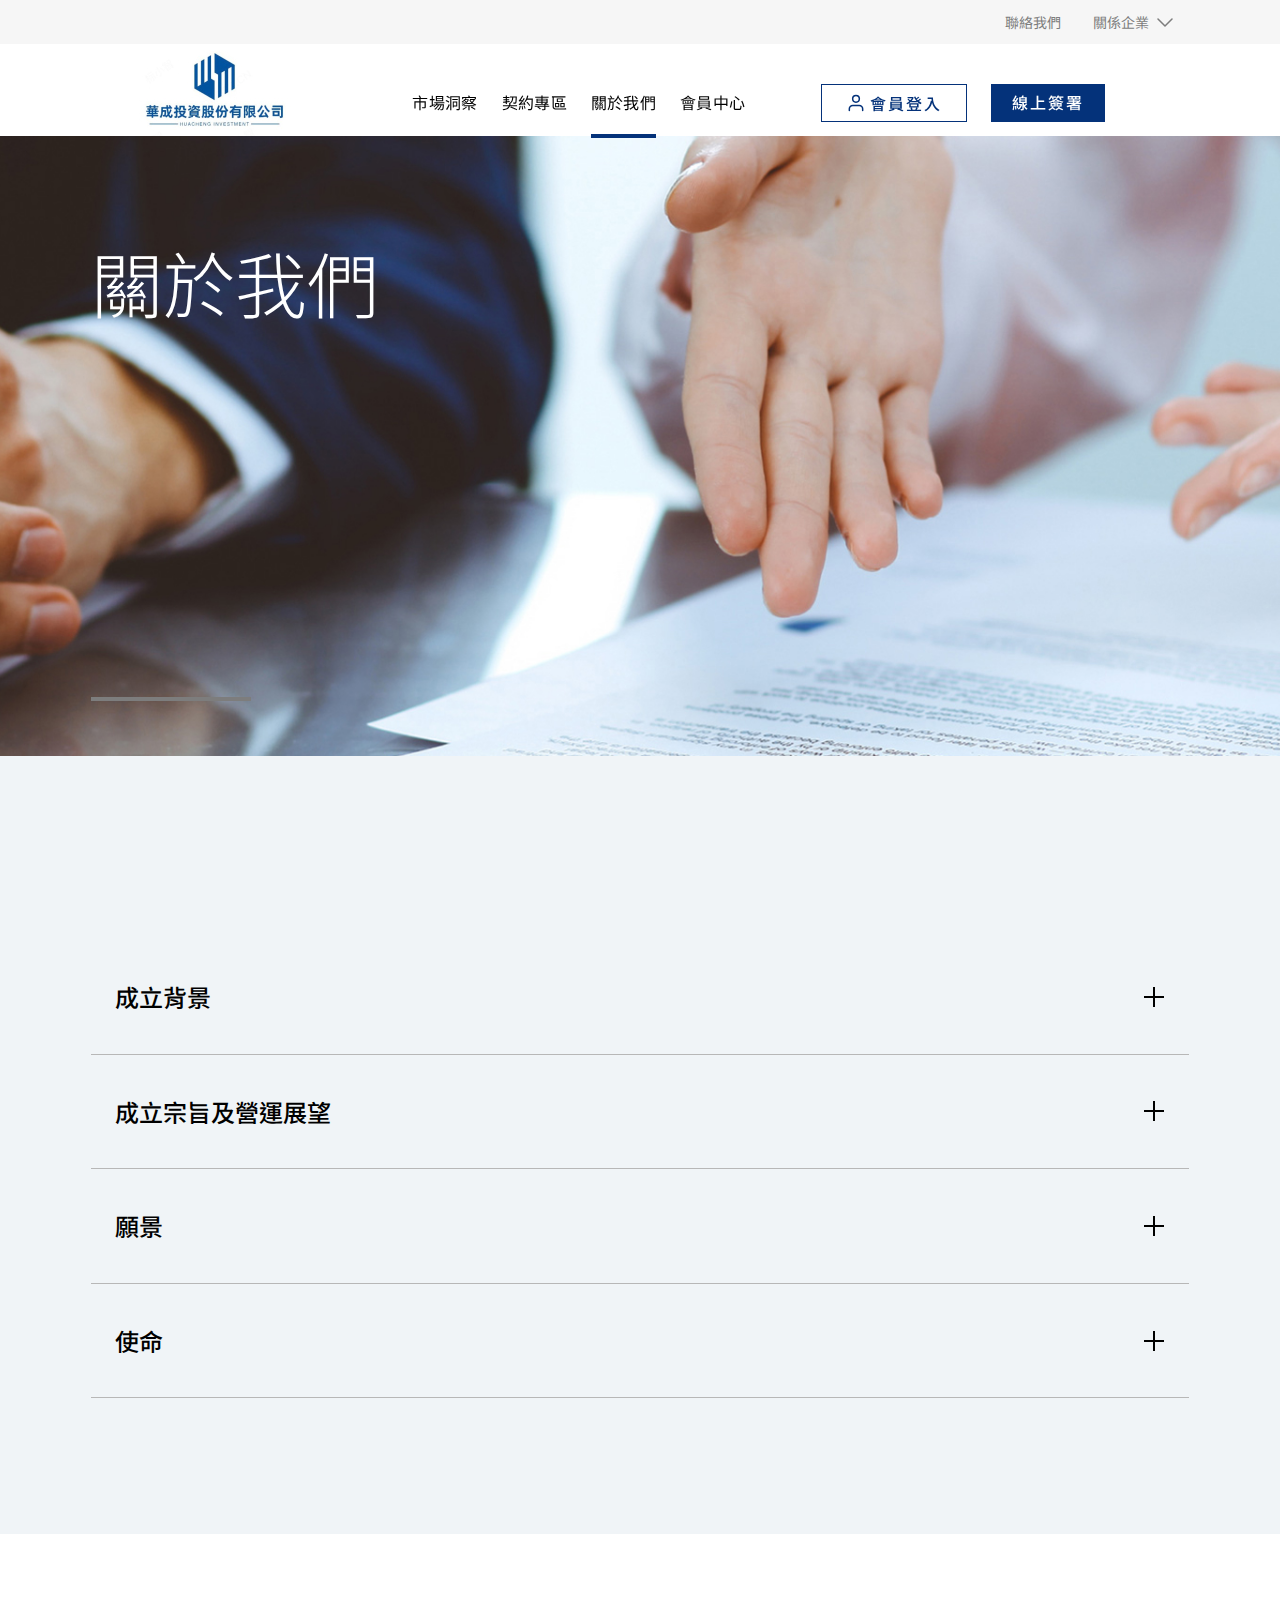
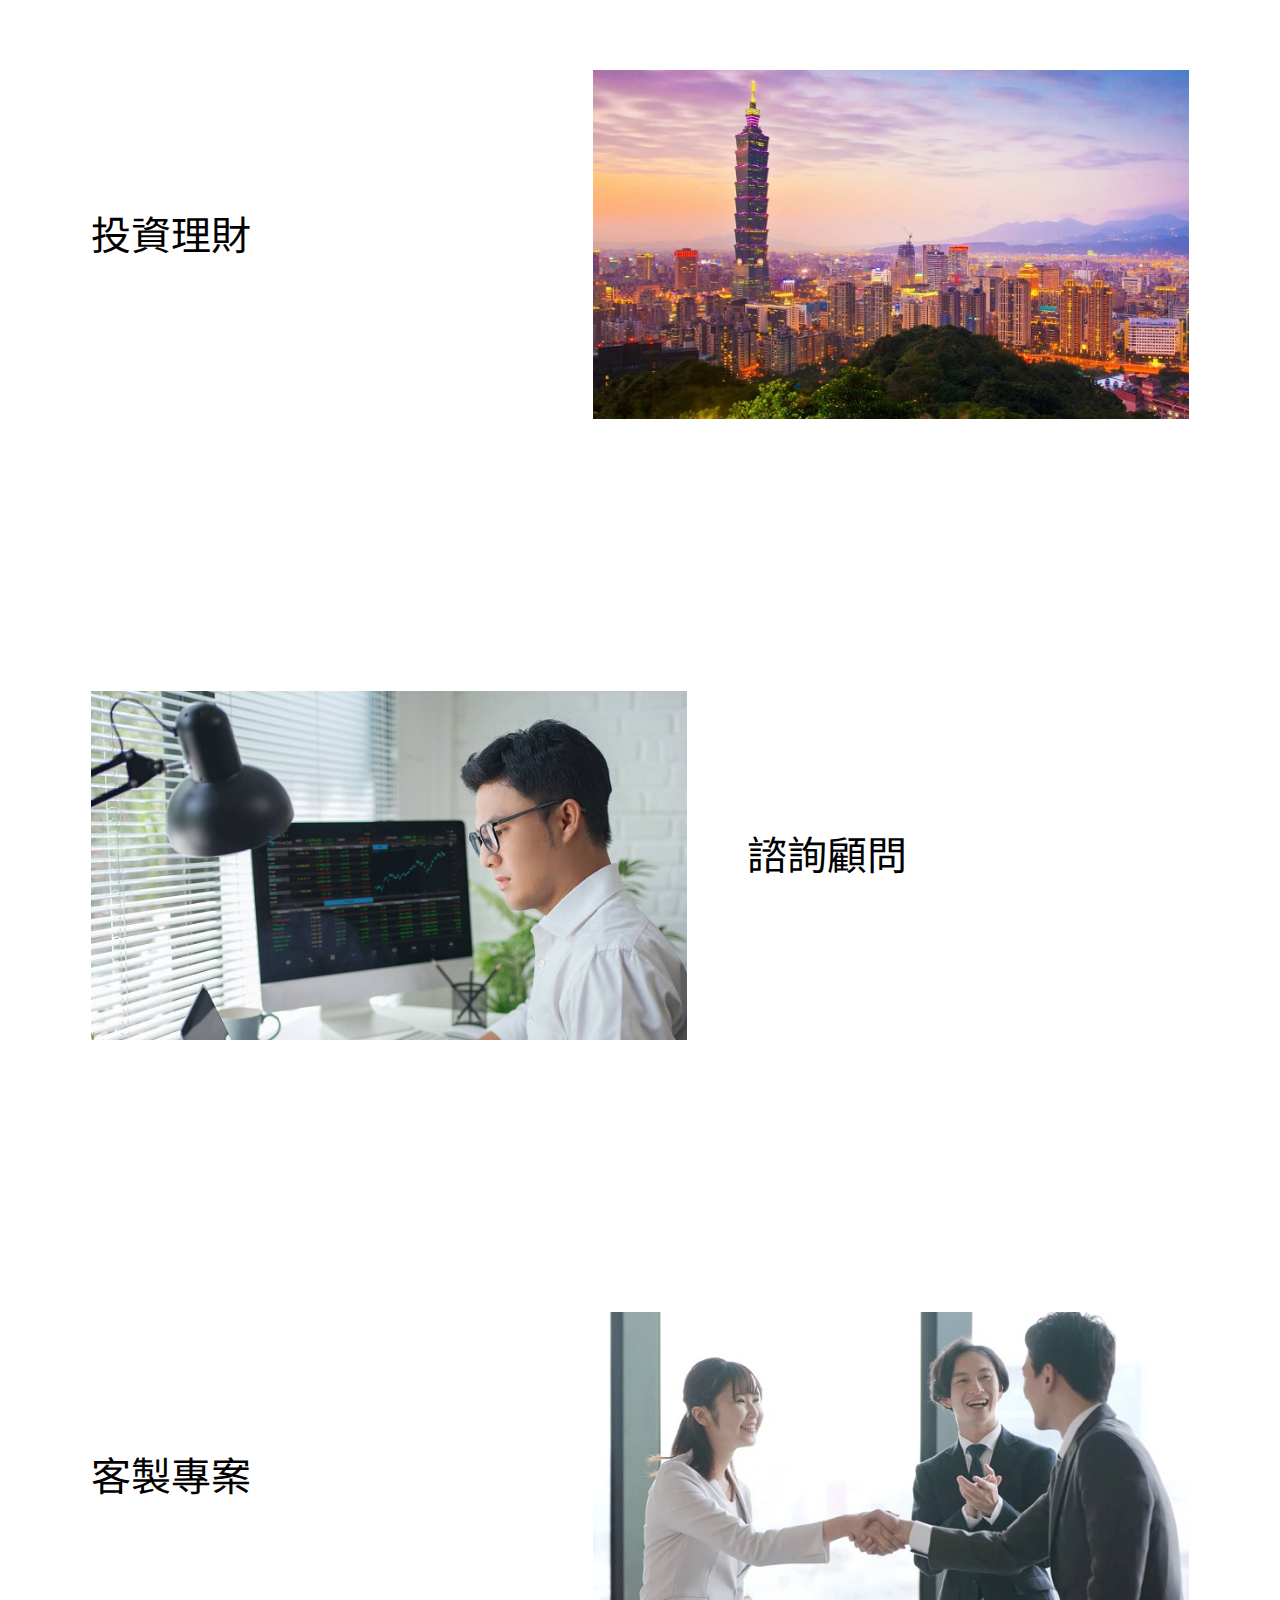
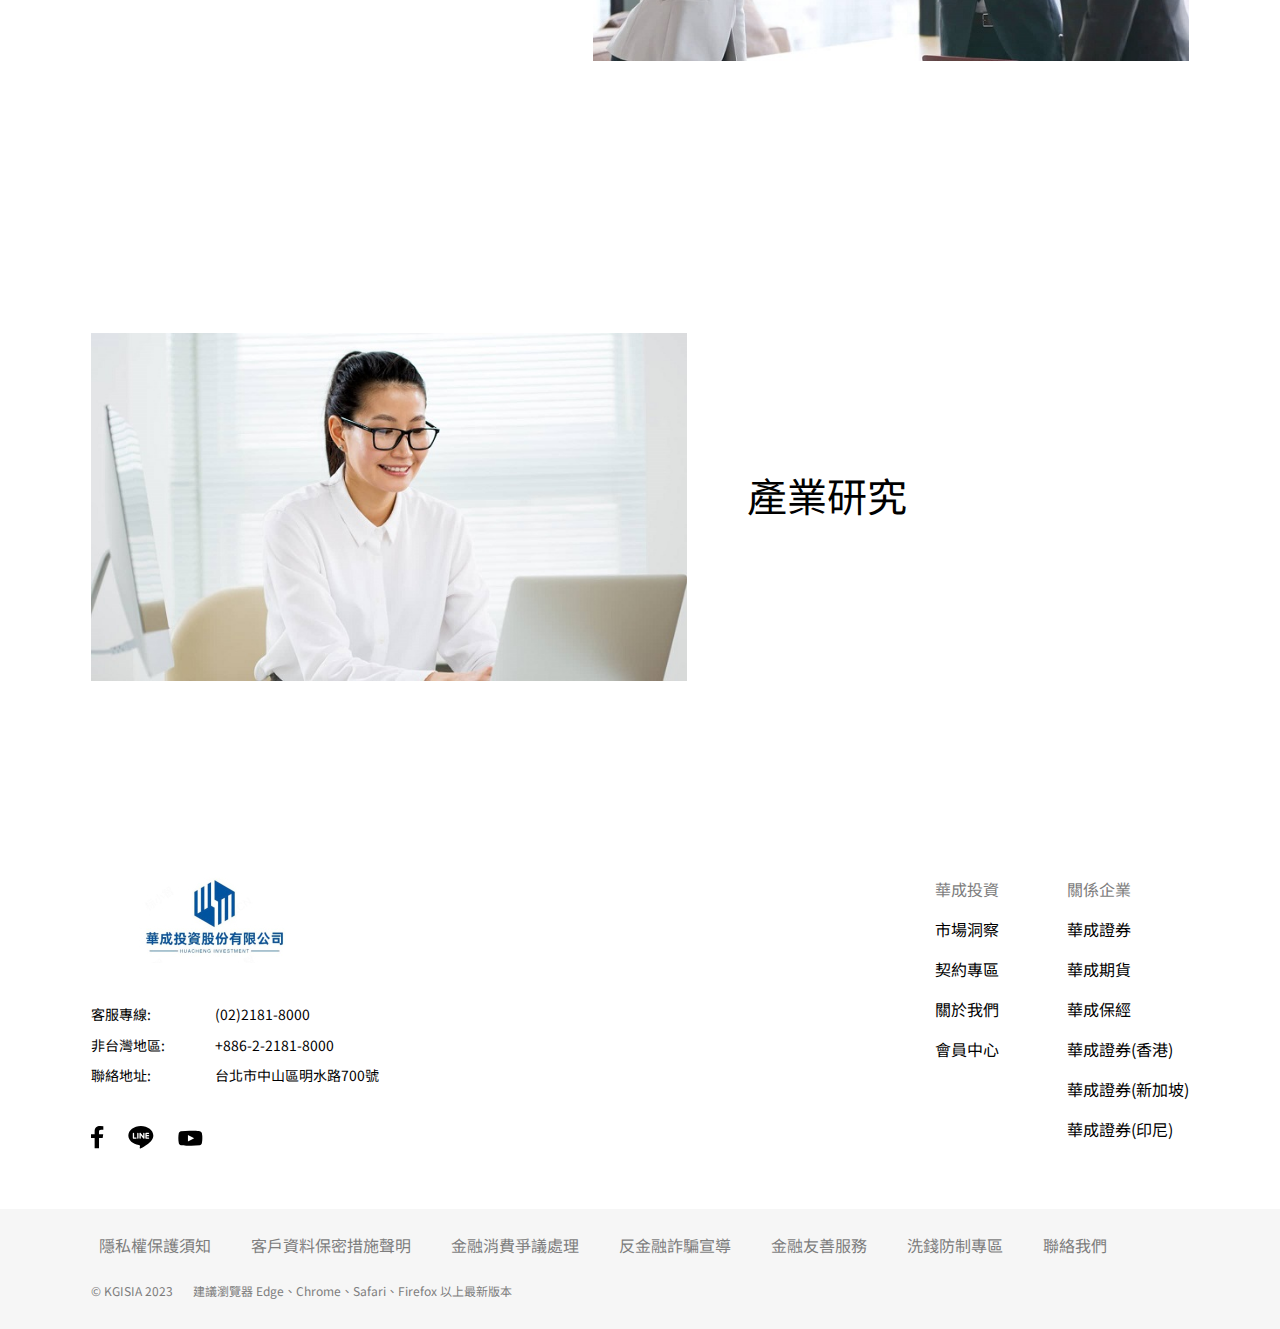
==== commit fb08f352: "init" ====
--- a/about-us.html
+++ b/about-us.html
@@ -8,8 +8,8 @@
     <meta content="#da532c" name="msapplication-TileColor">
     <meta content="#ffffff" name="theme-color">
     <link href="/media/assets/apple-touch-icon.png" rel="apple-touch-icon" sizes="180x180">
-    <link href="/media/assets/favicon-32x32.png" rel="icon" sizes="32x32" type="image/png">
-    <link href="/media/assets/favicon-16x16.png" rel="icon" sizes="16x16" type="image/png">
+    <link href="/media/assets/favicon-32x32.jpg" rel="icon" sizes="32x32" type="image/png">
+    <link href="/media/assets/favicon-16x16.jpg" rel="icon" sizes="16x16" type="image/png">
     <link href="/kgis/site.webmanifest" rel="manifest">
 
     <script type="text/javascript" src="/kgis/js/app/global.js?v=1"></script>
